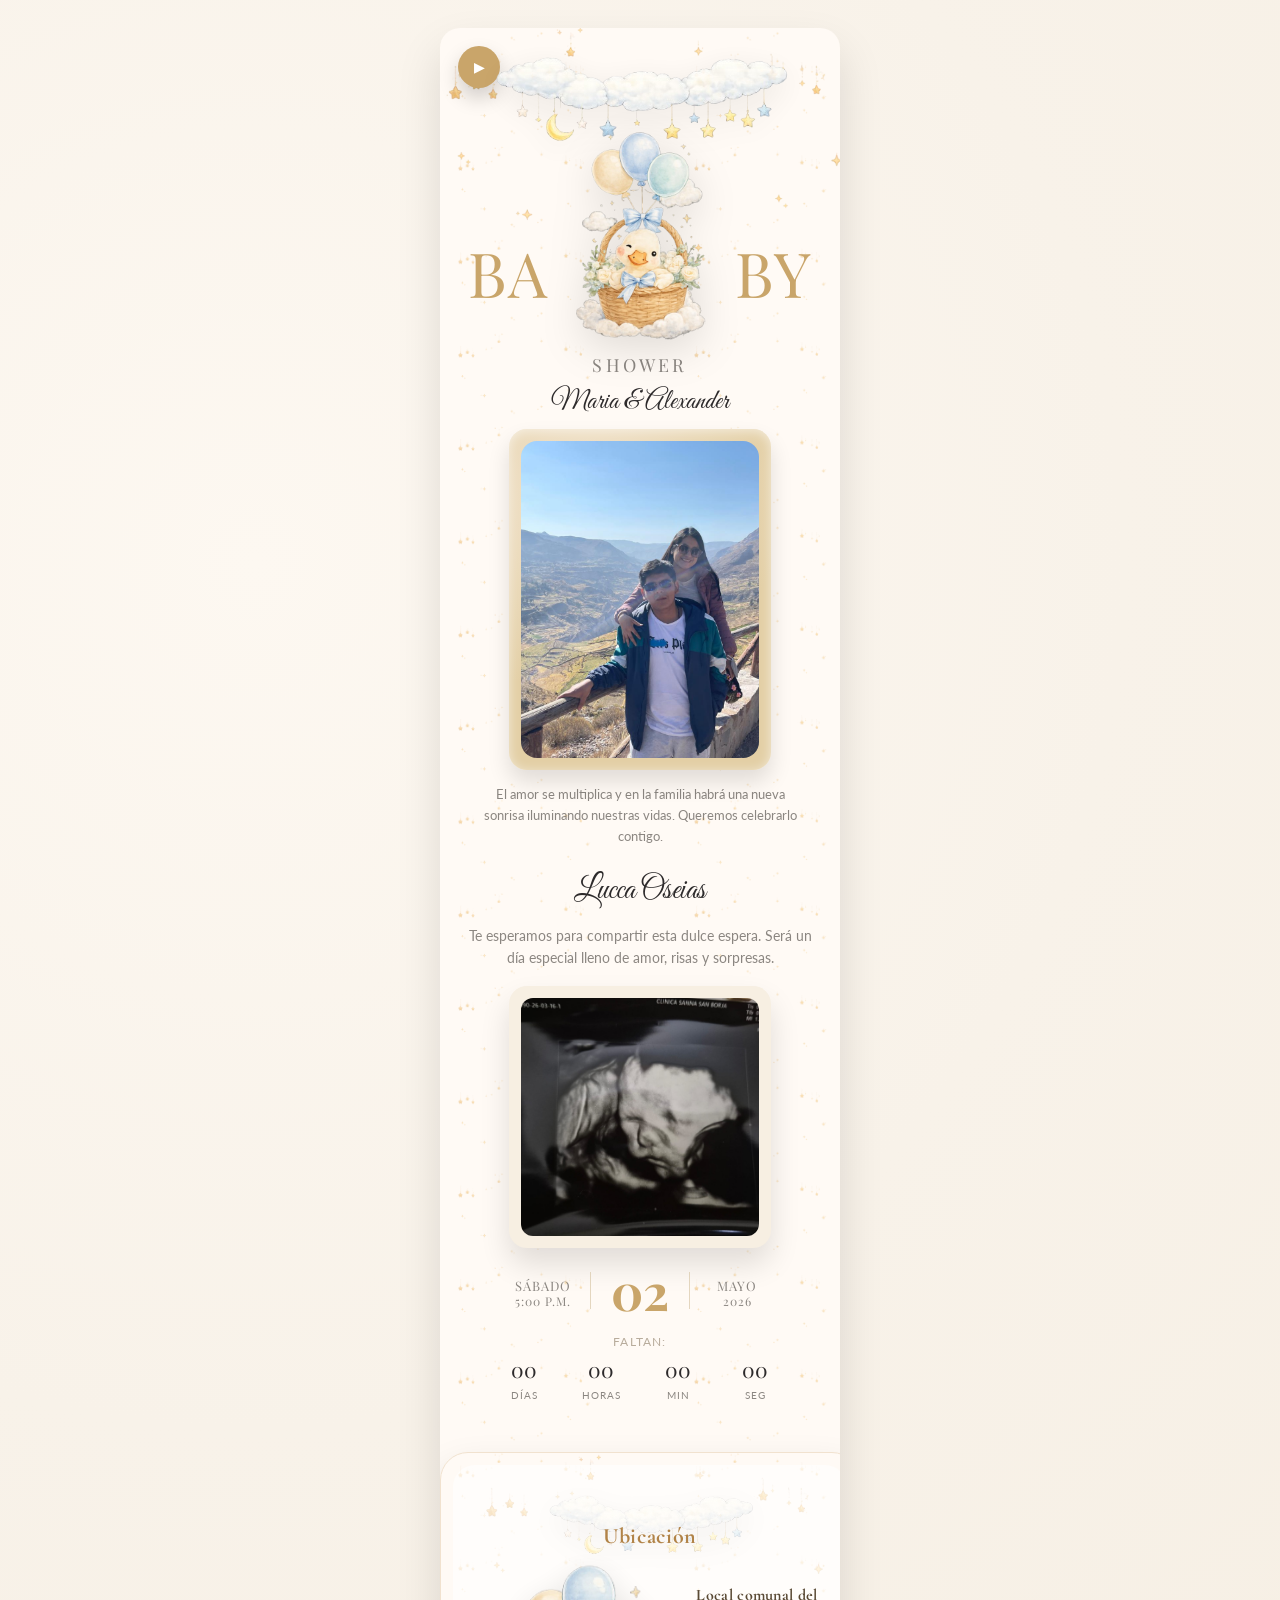
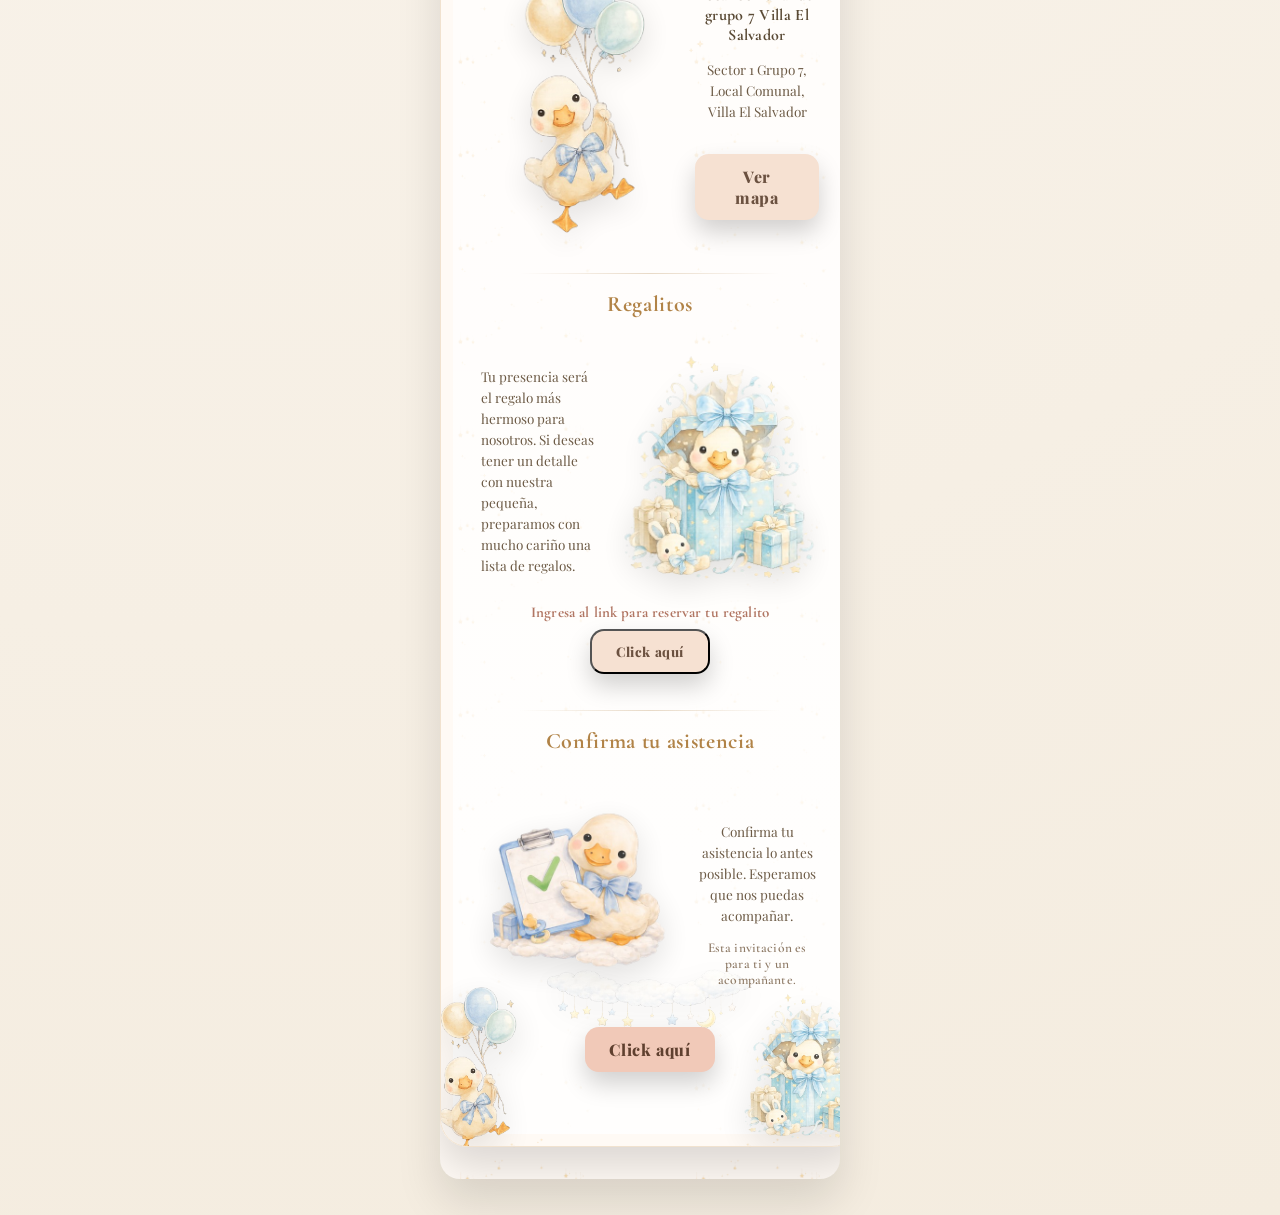
==== invitacion.html @ b8f80b03 "cambios2" ====
<!DOCTYPE html>
<html lang="es">
<head>
  <meta charset="UTF-8" />
  <meta name="viewport" content="width=device-width, initial-scale=1.0" />
  <title>Invitación Baby Shower</title>
  <link rel="preconnect" href="https://fonts.googleapis.com">
  <link rel="preconnect" href="https://fonts.gstatic.com" crossorigin>
  <link href="https://fonts.googleapis.com/css2?family=Playfair+Display:wght@400;600;700&family=Great+Vibes&family=Lato:wght@300;400;700&family=Cormorant+Garamond:wght@400;500;600;700&display=swap" rel="stylesheet">
  <style>
    :root {
      --bg: #f8f2e9;
      --accent: #c9a56a;
      --accent-2: #7da18f;
      --text: #2d2a2b;
      --muted: #8b8681;
      --pill: #e9dbc1;
    }
    * { box-sizing: border-box; }
    body {
      margin: 0;
      min-height: 100vh;
      font-family: 'Lato', system-ui, -apple-system, sans-serif;
      background: radial-gradient(circle at 20% 20%, #fdf8f1 0, #f8f2e9 35%, #f4ecdf 100%);
      color: var(--text);
      display: flex;
      justify-content: center;
      padding: 28px 0 36px;
    }
    .page {
      width: min(400px, 94vw);
      background: #fffaf5;
      border-radius: 20px;
      box-shadow: 0 22px 46px rgba(0,0,0,0.12);
      overflow: hidden;
      position: relative;
    }
    .page::before { content: none; }
    .page::after {
      content: "";
      position: absolute;
      inset: 0;
      background:
        url('imagenes/estrellitas.png') left 12px center / 140px auto repeat-y,
        url('imagenes/estrellitas.png') right 12px center / 140px auto repeat-y;
      opacity: 0.65;
      pointer-events: none;
      z-index: 0;
    }
    @media (max-width: 768px) {
      .page { width: min(380px, 96vw); }
      .page::after {
        background:
          url('imagenes/estrellitas.png') left 6px center / 110px auto repeat-y,
          url('imagenes/estrellitas.png') right 6px center / 110px auto repeat-y;
        opacity: 0.5;
      }
      .info-stack { padding: 34px 16px 40px; gap: 14px; }
      .ubic-row,
      .regalo-row,
      .rsvp-row {
        flex-direction: column;
        align-items: center;
        text-align: center;
        gap: 10px;
        max-width: 360px;
      }
      .regalo-row .regalo-img { order: 1; }
      .regalo-row .regalo-text { order: 2; margin-top: -24px; }
      .regalo-row { gap: 8px; margin-top: -12px; }
      .ubic-img { width: 150px; margin-top: -4px; }
      .regalo .regalo-img { width: 150px; margin: -22px auto -40px; display: block; }
      /* Ajuste de separación imagen-texto en confirmación (mobile) */
      .rsvp .rsvp-img {
        width: 148px;
        display: block;
        margin: -48px auto -78px;
      }
      .ubic-text,
      .regalo .regalo-text,
      .rsvp .rsvp-text { justify-items: center; max-width: 340px; align-content: start; }
      .regalo .regalo-text { align-items: center; text-align: center; }
      /* Compactar espacio entre imagen y textos en confirmación (solo móvil) */
      .rsvp-row { gap: 0; margin-top: -102px; align-items: flex-start; }
      .rsvp { padding-top: 0; }
      /* Padding mínimo para eliminar hueco */
      .info-item { padding: 8px 10px 2px; }
      .info-item.regalo { padding-top: 0; padding-bottom: 4px; }
      .info-item.rsvp { padding-top: 0; padding-bottom: 0; }
      .rsvp .info-title { margin: 0 0 2px; }
      .rsvp .rsvp-text { gap: 2px; margin-top: -14px; justify-items: center; }
      .rsvp .info-text { margin: 0; text-align: center; font-size: 12.5px; }
      .rsvp .info-highlight { text-align: center; font-size: 12.5px; }
      .rsvp .cta-row { margin-top: 12px; }
      .ubic-text .info-text,
      .regalo .info-text,
      .rsvp .info-text,
      .rsvp .info-highlight { text-align: center; font-size: 13px; margin: 0; }
      /* Centrado completo del texto de regalitos en mobile */
      .regalo .regalo-text { align-items: center; text-align: center; }
      .regalo .info-text { margin: 0 auto; text-align: center; font-size: 13.5px; }
      .info-item.regalo .info-text,
      .info-item.regalo .info-highlight { text-align: center !important; margin-left: auto; margin-right: auto; width: 100%; }
      .info-item.regalo .regalo-text { justify-items: center; align-items: center; }
      .regalo .info-text { margin: 0; }
      .regalo .info-title,
      .rsvp .info-title,
      .ubicacion .info-title { text-align: center; }
      .cta-row { margin-top: 2px; justify-content: center; }
      .cta-btn { padding: 12px 22px; }
      .info-highlight { line-height: 1.45; }
      /* Mover texto de llamada en Regalitos un poco más abajo en mobile */
      .info-item.regalo .cta-row { margin-top: 10px; }
    }
    .section {
      position: relative;
      padding: 20px 18px;
      z-index: 1;
    }
    .hero {
      position: relative;
      text-align: center;
      padding-top: 30px;
      padding-bottom: 12px;
      background-image: url('imagenes/estrellitas.png');
      background-repeat: no-repeat;
      background-size: 420px auto;
      background-position: center -10px;
      overflow: hidden;
    }
    .audio-btn {
      position: absolute;
      top: 18px;
      left: 18px;
      width: 42px;
      height: 42px;
      border-radius: 50%;
      background: var(--accent);
      border: none;
      color: #fff;
      font-weight: 700;
      cursor: pointer;
      box-shadow: 0 10px 20px rgba(0,0,0,0.18);
      display: grid;
      place-items: center;
    }
    .hero-figure {
      height: 225px;
      width: auto;
      object-fit: contain;
      filter: drop-shadow(0 12px 20px rgba(0,0,0,0.12));
      margin-top: 61px;
      position: relative;
      z-index: 1;
    }
    .clouds {
      position: absolute;
      top: -100px;
      left: 50%;
      transform: translateX(-50%);
      width: 300px;
      opacity: 0.9;
      filter: drop-shadow(0 8px 16px rgba(0,0,0,0.08));
      pointer-events: none;
      z-index: 0;
    }
    .hero-sides {
      position: absolute;
      top: 214px;
      left: 0;
      right: 0;
      display: flex;
      justify-content: space-between;
      padding: 0 28px;
      pointer-events: none;
      z-index: 2;
    }
    .hero-sides .word {
      font-family: 'Playfair Display', serif;
      font-size: 62px;
      letter-spacing: 0.02em;
      line-height: 1;
      color: var(--accent);
    }
    .hero-title {
      margin: 6px 0 2px;
      font-family: 'Playfair Display', serif;
      font-size: 50px;
      letter-spacing: 0.06em;
      color: var(--accent);
      text-transform: uppercase;
    }
    .hero-subtitle {
      margin: 0 0 8px;
      font-family: 'Playfair Display', serif;
      font-size: 18px;
      letter-spacing: 0.18em;
      text-transform: uppercase;
      color: var(--muted);
    }
    .names {
      font-family: 'Great Vibes', cursive;
      font-size: 27px;
      color: var(--text);
      margin: 2px 0 10px;
    }
    .photo-frame {
      width: 72%;
      margin: 10px auto 14px;
      padding: 12px;
      min-height: 240px;
      background: radial-gradient(circle at 30% 20%, #f3e5d0, #e3cfa5 60%);
      border-radius: 18px;
      box-shadow: inset 0 2px 12px rgba(255,255,255,0.6), 0 12px 22px rgba(0,0,0,0.12);
      display: grid;
      place-items: center;
      position: relative;
      overflow: hidden;
    }
    .photo-frame img {
      width: 100%;
      display: block;
      border-radius: 16px;
      object-fit: cover;
      aspect-ratio: 3 / 4;
      max-height: 320px;
    }
    .tagline {
      font-size: 13px;
      color: var(--muted);
      margin: 10px auto 2px;
      max-width: 320px;
      line-height: 1.6;
    }
    .divider {
      width: 70px;
      height: 1px;
      background: #d7c7a6;
      margin: 16px auto;
    }
    /* DETALLES */
    .details {
      text-align: center;
      padding-top: 10px;
      padding-bottom: 16px;
    }
    .details .overline {
      margin: 0 0 8px;
      text-transform: uppercase;
      letter-spacing: 0.22em;
      font-size: 12px;
      color: var(--muted);
    }
    .details .name {
      margin: 0 0 14px;
      font-family: 'Great Vibes', cursive;
      font-size: 32px;
      color: var(--text);
    }
    .details .message {
      margin: 0 auto 16px;
      max-width: 360px;
      line-height: 1.6;
      color: var(--muted);
      font-size: 14px;
    }
    .ultra-card {
      width: 72%;
      margin: 0 auto 12px;
      padding: 12px;
      border-radius: 18px;
      background: #f7efe2;
      box-shadow: 0 16px 30px rgba(0,0,0,0.12);
    }
    .ultra-card img {
      width: 100%;
      border-radius: 12px;
      display: block;
      object-fit: cover;
      aspect-ratio: 1 / 1;
    }
    .date-grid {
      display: grid;
      grid-template-columns: repeat(3, 1fr);
      align-items: stretch;
      justify-items: stretch;
      text-align: center;
      max-width: 280px;
      margin: 12px auto 12px;
      column-gap: 12px;
      color: var(--accent);
      font-family: 'Playfair Display', serif;
      position: relative;
    }
    .date-col {
      display: flex;
      flex-direction: column;
      align-items: center;
      justify-content: center;
      gap: 2px;
      padding: 6px 8px;
      min-height: 56px;
      position: relative;
    }
    .date-col .vline-right,
    .date-col .vline-left {
      position: absolute;
      width: 1px;
      height: 60%;
      background: #d6c3a1;
      opacity: 0.65;
      top: 20%;
    }
    .date-col .vline-right { right: -6px; }
    .date-col .vline-left  { left: -6px; }
    .date-grid .big {
      font-size: 50px;
      font-weight: 700;
      line-height: 1;
      color: var(--accent);
    }
    .date-grid .top {
      font-size: 13px;
      color: var(--muted);
      letter-spacing: 0.08em;
      text-transform: uppercase;
      line-height: 1.05;
    }
    .date-grid .subline {
      margin-top: 0;
      font-size: 12px;
      color: var(--muted);
      letter-spacing: 0.08em;
      text-transform: uppercase;
      line-height: 1.05;
    }
    .countdown {
      display: grid;
      grid-template-columns: repeat(4, 1fr);
      gap: 8px;
      max-width: 300px;
      margin: 2px auto 18px;
      text-align: center;
    }
    .countdown .box {
      background: transparent;
      padding: 4px 0;
      border: none;
    }
    .countdown .num {
      display: block;
      font-family: 'Playfair Display', serif;
      font-size: 21px;
      color: var(--text);
      letter-spacing: 0.02em;
    }
    .countdown .label {
      font-size: 10px;
      letter-spacing: 0.12em;
      color: var(--muted);
      text-transform: uppercase;
    }
    .calendar {
      margin: 2px auto 10px;
      padding: 14px 12px 12px;
      width: 88%;
      background: #fffaf3;
      border-radius: 14px;
      border: 1px solid #eadbc7;
      box-shadow: inset 0 1px 6px rgba(0,0,0,0.04);
    }
    .cal-head {
      display: flex;
      justify-content: center;
      gap: 10px;
      align-items: baseline;
      margin-bottom: 8px;
    }
    .cal-head h4 {
      margin: 0;
      font-family: 'Playfair Display', serif;
      font-size: 17px;
      color: var(--accent);
      letter-spacing: 0.08em;
      text-transform: uppercase;
    }
    .cal-grid {
      display: grid;
      grid-template-columns: repeat(7, 1fr);
      gap: 6px;
      text-align: center;
      font-size: 11px;
      color: var(--muted);
    }
    .cal-grid .day {
      font-weight: 700;
      color: var(--text);
      letter-spacing: 0.05em;
    }
    .cal-grid .date {
      padding: 5px 0;
      border-radius: 7px;
    }
    .cal-grid .date.is-event {
      background: var(--accent);
      color: #fff;
      box-shadow: 0 6px 12px rgba(0,0,0,0.14);
      font-weight: 700;
      letter-spacing: 0.04em;
    }
    /* LOCATION + RSVP ilustrado ligero */
    .place-composite {
      position: relative;
      margin: 0 auto 28px;
      width: 100%;
      max-width: 360px;
      padding: 0 12px 32px;
      text-align: center;
    }
    /* bandas laterales suaves + manchas ligeras */
    .place-composite::before,
    .place-composite::after {
      content: "";
      position: absolute;
      top: -40px;
      bottom: -40px;
      width: 14px;
      background: linear-gradient(180deg, rgba(233,183,119,0.22), rgba(246,232,207,0.18));
      border-radius: 999px;
      box-shadow: 0 0 16px rgba(0,0,0,0.08);
      pointer-events: none;
      z-index: 0;
    }
    .place-composite::before { left: -6px; }
    .place-composite::after  { right: -6px; }
    .bg-top,
    .bg-bottom {
      position: absolute;
      left: 50%;
      transform: translateX(-50%);
      width: 260px;
      height: 180px;
      opacity: 0.30;
      pointer-events: none;
      filter: drop-shadow(0 12px 18px rgba(0,0,0,0.10));
      z-index: 0;
    }
    .bg-top {
      top: -80px;
      background: radial-gradient(circle at 50% 10%, #e9b777 0%, transparent 75%);
      clip-path: ellipse(105% 70% at 50% 20%);
    }
    .bg-bottom {
      bottom: -90px;
      background: radial-gradient(circle at 50% 90%, #f6e8cf 0%, transparent 75%);
      clip-path: ellipse(115% 65% at 50% 80%);
    }
    .sparkle-dot {
      position: absolute;
      width: 3px;
      height: 3px;
      background: rgba(255,255,255,0.8);
      border-radius: 50%;
      filter: drop-shadow(0 0 6px rgba(255,255,255,0.5));
      z-index: 1;
      pointer-events: none;
    }
    /* ovals decorativos internos */
    .oval-top, .oval-bottom {
      position: relative;
      display: grid;
      gap: 12px;
      justify-items: center;
      padding: 22px 12px 18px;
    }
    .oval-top::before {
      content:"";
      position:absolute;
      inset:-10px 8px 6px 8px;
      background: radial-gradient(circle at 50% 15%, rgba(233,183,119,0.35), transparent 70%);
      clip-path: ellipse(90% 70% at 50% 20%);
      opacity:0.55;
      z-index:0;
    }
    .oval-bottom {
      padding-top: 16px;
      padding-bottom: 20px;
    }
    .oval-bottom::before {
      content:"";
      position:absolute;
      inset:-6px 8px -8px 8px;
      background: radial-gradient(circle at 50% 85%, rgba(246,232,207,0.35), transparent 70%);
      clip-path: ellipse(92% 68% at 50% 80%);
      opacity:0.55;
      z-index:0;
    }
    .oval-top > *, .oval-bottom > * { position: relative; z-index: 2; }
    .shape-content {
      position: relative;
      z-index: 2;
      display: grid;
      gap: 14px;
      justify-items: center;
      color: #4a3b26;
      padding: 26px 12px 20px;
    }
    .section-title {
      margin: 0;
      font-family: 'Great Vibes', cursive;
      font-size: 26px;
      letter-spacing: 0.04em;
      color: #b18347;
      text-shadow: 0 1px 4px rgba(0,0,0,0.08);
    }
    .section-text {
      margin: 0;
      max-width: 290px;
      color: rgba(0,0,0,0.7);
      line-height: 1.55;
      font-size: 14px;
    }
    .map-thumb {
      width: 200px;
      height: 140px;
      border-radius: 18px;
      background:
        linear-gradient(0deg, rgba(255,255,255,0.8), rgba(255,255,255,0.8)),
        repeating-linear-gradient(90deg, rgba(0,0,0,0.08) 0 8px, transparent 8px 16px),
        repeating-linear-gradient(0deg, rgba(0,0,0,0.08) 0 8px, transparent 8px 16px);
      box-shadow: 0 10px 20px rgba(0,0,0,0.08);
      position: relative;
      overflow: hidden;
    }
    .map-thumb::after {
      content: "";
      position: absolute;
      left: 50%;
      top: 50%;
      transform: translate(-50%,-50%);
      width: 16px;
      height: 16px;
      background: #c86a5a;
      border-radius: 50%;
      box-shadow: 0 0 0 6px rgba(200,106,90,0.25);
    }
    .pin-holder {
      width: 96px;
      height: 96px;
      border-radius: 50%;
      background: radial-gradient(circle at 50% 45%, rgba(255,255,255,0.7), rgba(0,0,0,0.04));
      display: grid;
      place-items: center;
      filter: drop-shadow(0 8px 16px rgba(0,0,0,0.12));
    }
    .duck-hero {
      width: 118px;
      filter: drop-shadow(0 12px 18px rgba(0,0,0,0.12));
      opacity: 0.93;
    }
    .pin-icon {
      width: 64px;
      height: 64px;
      border-radius: 50%;
      background: radial-gradient(circle at 50% 40%, #eae3d3 0%, #c1b18a 100%);
      display: grid;
      place-items: center;
      position: relative;
      box-shadow: 0 10px 20px rgba(0,0,0,0.12);
    }
    .pin-icon::after {
      content: "";
      width: 16px;
      height: 16px;
      background: #f6eedc;
      border-radius: 50%;
      box-shadow: 0 0 0 3px rgba(0,0,0,0.05);
    }
    .wa-icon {
      width: 64px;
      height: 64px;
      border-radius: 50%;
      background: #5a2f23;
      color: #fff;
      display: grid;
      place-items: center;
      font-size: 26px;
      box-shadow: 0 10px 18px rgba(0,0,0,0.14);
    }
    .whatsapp { position: relative; }
    .whatsapp::before {
      content:"";
      position:absolute;
      top:-26px; left:50%;
      transform:translateX(-50%);
      width: 230px; height: 110px;
      background: radial-gradient(circle at 50% 0%, rgba(210,180,140,0.18), transparent 70%);
      pointer-events:none; z-index:0;
    }
    .btn {
      display: inline-block;
      padding: 12px 18px;
      border-radius: 14px;
      border: none;
      cursor: pointer;
      font-weight: 700;
      text-decoration: none;
      letter-spacing: 0.04em;
      box-shadow: 0 12px 24px rgba(0,0,0,0.16);
      transition: transform 0.15s ease, box-shadow 0.15s ease;
    }
    .btn:hover { transform: translateY(-2px); box-shadow: 0 14px 26px rgba(0,0,0,0.2); }
    .btn:active { transform: translateY(0); }
    .btn.primary { background: #fefefe; color: #5a472e; }
    .btn.dark { background: #5a472e; color: #fff; }
    /* Modal listado de regalitos */
    .modal {
      position: fixed;
      inset: 0;
      background: rgba(0,0,0,0.36);
      display: none;
      align-items: center;
      justify-content: center;
      padding: 20px;
      z-index: 999;
    }
    .modal.active { display: flex; }
    .modal-card {
      background: #fffaf5;
      border-radius: 18px;
      padding: 18px 18px 16px;
      max-width: 360px;
      width: min(92vw, 380px);
      box-shadow: 0 18px 36px rgba(0,0,0,0.18);
      border: 1px solid #f1e2cf;
      text-align: center;
      position: relative;
    }
    .modal-card h4 {
      margin: 6px 0 10px;
      font-family: 'Playfair Display', serif;
      color: #b18347;
      letter-spacing: 0.03em;
      font-size: 18px;
    }
    .gift-list {
      list-style: none;
      padding: 0;
      margin: 0 0 12px;
      color: #5b4935;
      font-size: 14px;
      line-height: 1.5;
    }
    .gift-list li::before {
      content: "•";
      color: #b18347;
      margin-right: 6px;
    }
    .modal-close {
      margin-top: 10px;
    }
    .rsvp .whatsapp {
      margin-top: 8px;
    }
    .gift {
      text-align: center;
      padding: 26px 24px 30px;
    }
    .gift .balloon {
      width: 260px;
      height: 230px;
      margin: 0 auto 12px;
      background: url('imagenes/patito_regalo.png') center/contain no-repeat;
    }
    .gift h4 {
      margin: 0 0 10px;
      font-family: 'Playfair Display', serif;
      font-size: 22px;
      color: var(--accent-2);
    }
    .gift p {
      margin: 0 auto 10px;
      max-width: 320px;
      color: var(--muted);
      line-height: 1.6;
      font-size: 14px;
    }
    .footer {
      text-align: center;
      padding: 18px 0 24px;
      color: #b1a79b;
      font-size: 13px;
    }
    /* Ubicación duck */
    .duck-map {
      position: absolute;
      right: 14px;
      bottom: -16px;
      width: 130px;
      filter: drop-shadow(0 12px 20px rgba(0,0,0,0.16));
      opacity: 0.95;
      pointer-events: none;
      z-index: 2;
    }
    @media (max-width: 420px) {
      .hero__title-row .word { font-size: 38px; }
      .balloon-cluster { width: 200px; height: 150px; }
      .bear { width: 120px; height: 120px; }
    }

    /* Stickers */
    .sticker {
      position: absolute;
      width: 110px;
      opacity: 0.9;
      pointer-events: none;
    }
    .sticker.left { left: 12px; bottom: 12px; }
    .sticker.right { right: 12px; top: 6px; }
    .sticker.small { width: 90px; }

    /* Info stack (ubicación, regalos, confirmación) */
    .info-stack {
      position: relative;
      margin: 12px auto 32px;
      padding: 48px 28px 54px;
      width: min(420px, 92vw);
      background: linear-gradient(180deg, rgba(255,255,255,0.92), rgba(255,250,245,0.96)),
                  repeating-linear-gradient(90deg, rgba(233,205,181,0.35) 0 8px, transparent 8px 18px);
      border-radius: 28px;
      box-shadow: 0 20px 40px rgba(0,0,0,0.14);
      overflow: hidden;
      isolation: isolate;
      border: 1px solid #f1e2cf;
      background-image: url('imagenes/estrellitas.png');
      background-repeat: no-repeat;
      background-size: 360px auto;
      background-position: center -6px;
    }
    .info-stack::before {
      content:"";
      position:absolute;
      inset:12px;
      border-radius: 22px;
      background: linear-gradient(180deg, rgba(255,255,255,0.6), rgba(255,255,255,0.85));
      z-index: 0;
      pointer-events: none;
    }
    .info-stack, .info-stack * {
      font-family: 'Cormorant Garamond', serif;
    }
    .info-item {
      position: relative;
      z-index: 2;
      text-align: center;
      padding: 18px 12px 12px;
      color: #5b4935;
      font-family: 'Playfair Display', serif;
    }
    .info-item + .info-item {
      margin-top: 12px;
      padding-top: 22px;
    }
    .info-item + .info-item::before {
      content:"";
      position:absolute;
      top: 4px;
      left: 14%;
      right: 14%;
      height: 1px;
      background: linear-gradient(90deg, transparent, #d9c2a4, transparent);
      opacity: 0.6;
    }
    .pill-icon {
      width: 56px;
      height: 56px;
      margin: -42px auto 12px;
      border-radius: 50%;
      display: grid;
      place-items: center;
      background: linear-gradient(180deg, #f5d9c6 0%, #efc7b0 100%);
      color: #8a5a48;
      font-size: 22px;
      box-shadow: 0 10px 18px rgba(0,0,0,0.14);
      border: 1px solid #e2b497;
    }
    .pill-icon.gift { background: linear-gradient(180deg, #f7e6da 0%, #f0c8b4 100%); }
    .info-title {
      margin: 4px 0 8px;
      font-size: 22px;
      color: #b18347;
      letter-spacing: 0.03em;
      font-weight: 700;
    }
    .info-lead {
      margin: 0 0 4px;
      font-weight: 700;
      color: #5a4a35;
      letter-spacing: 0.02em;
    }
    .info-lead.small { font-size: 14px; letter-spacing: 0.03em; }
    .info-text {
      margin: 0 0 12px;
      color: #6d5b46;
      line-height: 1.55;
      font-size: 15px;
      font-family: 'Playfair Display', serif;
    }
    .info-highlight {
      margin: 0 auto 10px;
      font-weight: 700;
      color: #b17663;
      font-size: 15px;
      letter-spacing: 0.01em;
    }
    .info-highlight.muted { color: #8f7b67; font-weight: 600; }
    .cta-btn {
      display: inline-block;
      padding: 12px 24px;
      margin: 6px auto 8px;
      border-radius: 14px;
      background: #f1c9b8;
      color: #5f402f;
      font-weight: 800;
      letter-spacing: 0.04em;
      text-decoration: none;
      box-shadow: 0 12px 24px rgba(0,0,0,0.18);
      transition: transform 0.15s ease, box-shadow 0.15s ease;
      font-family: 'Playfair Display', serif;
    }
    .cta-btn.soft { background: #f6e1d2; color: #6b5140; }
    .cta-btn:hover { transform: translateY(-2px); box-shadow: 0 14px 28px rgba(0,0,0,0.20); }
    .cta-btn:active { transform: translateY(0); }
    .side-duck {
      position: absolute;
      width: 120px;
      opacity: 0.92;
      pointer-events: none;
      z-index: 1;
      filter: drop-shadow(0 12px 18px rgba(0,0,0,0.12));
    }
    .side-duck.left { bottom: -18px; left: -28px; }
    .side-duck.right { bottom: -20px; right: -12px; width: 130px; }
    .side-cloud {
      position: absolute;
      width: 210px;
      opacity: 0.38;
      pointer-events: none;
      z-index: 0;
      filter: drop-shadow(0 10px 16px rgba(0,0,0,0.12));
    }
    .side-cloud.top { top: -48px; left: 50%; transform: translateX(-50%); }
    .side-cloud.bottom { bottom: -48px; left: 50%; transform: translateX(-50%) scaleX(-1); }

    /* Imagen + texto regalitos lado a lado */
    .regalo {
      display: flex;
      flex-direction: column;
      align-items: center;
      gap: 12px;
    }
    .regalo-row {
      display: flex;
      gap: 24px;
      align-items: center;
      justify-content: center;
      text-align: left;
      width: 100%;
      max-width: 520px;
      margin: 0 auto;
    }
    .regalo .regalo-img {
      width: 200px;
      filter: drop-shadow(0 10px 16px rgba(0,0,0,0.12));
      opacity: 0.98;
      margin-top: -12px;
      flex-shrink: 0;
    }
    .regalo .regalo-text {
      display: grid;
      gap: 10px;
      align-content: center;
      max-width: 340px;
      justify-items: center;
      margin: 0 auto;
    }
    .regalo .info-title { margin: 0 0 4px; text-align: center; width: 100%; }
    .regalo .info-text { text-align: left; font-size: 13.5px; }
    .regalo .info-highlight { text-align: center; }
    .regalo .cta-btn { margin-top: 2px; align-self: center; }
    .cta-row {
      width: 100%;
      display: flex;
      flex-direction: column;
      align-items: center;
      gap: 6px;
      margin-top: -30px;
    }
    .cta-row .info-highlight { text-align: center; margin: 0; }

    /* Ubicación estilo alineado */
    .ubicacion {
      display: flex;
      flex-direction: column;
      align-items: center;
      gap: 12px;
    }
    .ubic-row {
      display: flex;
      gap: 24px;
      align-items: center;
      justify-content: center;
      text-align: left;
      width: 100%;
      max-width: 520px;
      margin: 0 auto;
    }
    .ubic-img {
      width: 190px;
      filter: drop-shadow(0 10px 16px rgba(0,0,0,0.12));
      opacity: 0.96;
      margin-top: -10px;
      flex-shrink: 0;
    }
    .ubic-text {
      display: grid;
      gap: 10px;
      align-content: center;
      max-width: 340px;
      justify-items: center;
      text-align: center;
      margin: 0 auto;
      flex: 1;
    }
    .ubic-text .info-lead { font-weight: 700; }
    .ubic-text .info-text { font-size: 13.5px; }
    /* Confirmar asistencia con imagen */
    .rsvp {
      display: flex;
      flex-direction: column;
      align-items: center;
      gap: 12px;
    }
    .rsvp-row {
      display: flex;
      gap: 24px;
      align-items: center;
      justify-content: center;
      text-align: left;
      width: 100%;
      max-width: 520px;
      margin: 0 auto;
    }
    .rsvp .rsvp-img {
      width: 190px;
      filter: drop-shadow(0 10px 16px rgba(0,0,0,0.12));
      opacity: 0.96;
      margin-top: -16px;
      flex-shrink: 0;
    }
    .rsvp .rsvp-text {
      display: grid;
      gap: 10px;
      align-content: center;
      max-width: 340px;
      justify-items: center;
      text-align: center;
      margin: 0 auto;
      flex: 1;
    }
    .rsvp .info-title { margin: 0 0 4px; text-align: center; width: 100%; }
    .rsvp .info-text,
    .rsvp .info-highlight {
      text-align: center;
      font-size: 13.5px;
      margin: 0;
    }
    .rsvp .info-highlight { white-space: normal; }
    .rsvp .cta-btn { align-self: center; }
  </style>
</head>
<body>
  <div class="page">
    <section class="hero section">
      <button class="audio-btn" id="audioBtn">▶</button>
      <img class="clouds" src="imagenes/nubes.png" alt="" aria-hidden="true">
      <img src="imagenes/patito_cesta_pro.png" alt="Patito en cesta" class="hero-figure">
      <div class="hero-sides">
        <span class="word">BA</span>
        <span class="word">BY</span>
      </div>
      <div class="hero-subtitle" style="margin-top:6px;">Shower</div>
      <div class="names">Maria &amp; Alexander</div>
      <div class="photo-frame">
        <img src="imagenes/steveychavela.jpeg" alt="Stevey & Chavela" loading="lazy">
      </div>
      <p class="tagline">El amor se multiplica y en la familia habrá una nueva sonrisa iluminando nuestras vidas. Queremos celebrarlo contigo.</p>
    </section>

    <section class="details section" id="detalles">
      <div class="name">Lucca Oseias</div>
      <p class="message">
        Te esperamos para compartir esta dulce espera. Será un día especial lleno de amor, risas y sorpresas.
      </p>
      <div class="ultra-card">
        <img src="imagenes/bebe_lucca.jpeg" alt="Bebé Lucca" loading="lazy">
      </div>
      <div class="date-grid">
        <div class="date-col">
          <div class="text-block">
            <span class="top">Sábado</span>
            <div class="subline">5:00 P.M.</div>
          </div>
          <span class="vline-right"></span>
        </div>
        <div class="date-col">
          <span class="big">02</span>
        </div>
        <div class="date-col">
          <span class="vline-left"></span>
          <div class="text-block">
            <span class="top">Mayo</span>
            <div class="subline">2026</div>
          </div>
        </div>
      </div>

      <div style="text-align:center; margin:8px 0 2px; font-size:12px; letter-spacing:0.1em; color: #b8ac9c; text-transform: uppercase; font-weight:400;">Faltan:</div>
      <div class="countdown" id="countdown">
        <div class="box"><span class="num" id="cd-days">00</span><span class="label">Días</span></div>
        <div class="box"><span class="num" id="cd-hours">00</span><span class="label">Horas</span></div>
        <div class="box"><span class="num" id="cd-mins">00</span><span class="label">Min</span></div>
        <div class="box"><span class="num" id="cd-secs">00</span><span class="label">Seg</span></div>
      </div>
    </section>

    <section class="info-stack section" id="ubicacion">
      <div class="info-item ubicacion" id="ubicacion">
        <h3 class="info-title">Ubicación</h3>
        <div class="ubic-row">
          <img class="ubic-img" src="imagenes/patito_globo.png" alt="Patito ubicación">
          <div class="ubic-text">
            <p class="info-lead">Local comunal del grupo 7 Villa El Salvador</p>
            <p class="info-text">Sector 1 Grupo 7, Local Comunal, Villa El Salvador</p>
            <div class="cta-row" style="margin-top:4px;">
              <a class="cta-btn soft" href="https://maps.app.goo.gl/jYG9dE7zFQAKYw678?g_st=iw" target="_blank" rel="noopener">Ver mapa</a>
            </div>
          </div>
        </div>
      </div>

      <div class="info-item regalo" id="regalo">
        <h3 class="info-title">Regalitos</h3>
        <div class="regalo-row">
          <div class="regalo-text">
            <p class="info-text">Tu presencia será el regalo más hermoso para nosotros. Si deseas tener un detalle con nuestra pequeña, preparamos con mucho cariño una lista de regalos.</p>
          </div>
          <img class="regalo-img" src="imagenes/patito_regalo.png" alt="Patito con regalo">
        </div>
        <div class="cta-row">
          <p class="info-highlight">Ingresa al link para reservar tu regalito</p>
          <button class="cta-btn soft" type="button" id="giftBtn">Click aquí</button>
        </div>
      </div>

      <div class="info-item rsvp" id="confirmacion">
        <h3 class="info-title">Confirma tu asistencia</h3>
        <div class="rsvp-row">
          <img class="rsvp-img" src="imagenes/patito_confirmo.png" alt="Patito confirmación">
          <div class="rsvp-text">
            <p class="info-text" style="margin-bottom:4px;">Confirma tu asistencia lo antes posible. Esperamos que nos puedas acompañar.</p>
            <p class="info-highlight muted" style="margin-top:0;">Esta invitación es para ti y un acompañante.</p>
          </div>
        </div>
        <div class="cta-row">
          <a class="cta-btn" href="https://wa.me/51999999999?text=Confirmo%20mi%20asistencia%20al%20baby%20shower%20de%20Lucca" target="_blank" rel="noopener">Click aquí</a>
        </div>
      </div>

      <img class="side-duck left" src="imagenes/patito_globo.png" alt="" aria-hidden="true">
      <img class="side-duck right" src="imagenes/patito_regalo.png" alt="" aria-hidden="true">
      <img class="side-cloud top" src="imagenes/nubes.png" alt="" aria-hidden="true">
      <img class="side-cloud bottom" src="imagenes/nubes.png" alt="" aria-hidden="true">
    </section>

    <!-- Modal regalitos -->
    <div class="modal" id="giftModal" aria-hidden="true" role="dialog" aria-labelledby="giftModalTitle">
      <div class="modal-card">
        <h4 id="giftModalTitle">Ideas de regalitos</h4>
        <ul class="gift-list">
          <li>Pañalera bebé</li>
          <li>Cambiador portátil de bebé</li>
          <li>Ropa de bebé de 3-6 meses o de 6-9 meses</li>
          <li>Cuna colecho</li>
          <li>Gimnasio para bebés</li>
          <li>Silla de comer para bebé</li>
          <li>Toalla de baño o mantita</li>
          <li>Bañera de bebé</li>
          <li>Coche bebé bastón</li>
          <li>Monitor bebé</li>
          <li>Juego de biberones</li>
          <li>Set de silicona para bebé</li>
          <li>Juegos interactivos</li>
        </ul>
        <button class="btn dark modal-close" type="button" id="giftClose">Cerrar</button>
      </div>
    </div>

  </div>

  <audio id="bgAudio" preload="auto" autoplay muted>
    <source src="musica/carlosrivera-teesperaba.mpeg" type="audio/mpeg">
  </audio>

  <script>
    const eventDate = new Date('2026-05-02T17:00:00-05:00'); // ajusta fecha/hora
    const daysEl = document.getElementById('cd-days');
    const hoursEl = document.getElementById('cd-hours');
    const minsEl = document.getElementById('cd-mins');
    const secsEl = document.getElementById('cd-secs');

    function updateCountdown() {
      const now = new Date();
      const diff = eventDate - now;
      if (diff <= 0) {
        daysEl.textContent = hoursEl.textContent = minsEl.textContent = secsEl.textContent = '00';
        return;
      }
      const totalSeconds = Math.floor(diff / 1000);
      const days = Math.floor(totalSeconds / 86400);
      const hours = Math.floor((totalSeconds % 86400) / 3600);
      const mins = Math.floor((totalSeconds % 3600) / 60);
      const secs = totalSeconds % 60;
      daysEl.textContent = String(days).padStart(2,'0');
      hoursEl.textContent = String(hours).padStart(2,'0');
      minsEl.textContent = String(mins).padStart(2,'0');
      secsEl.textContent = String(secs).padStart(2,'0');
    }
    updateCountdown();
    setInterval(updateCountdown, 1000);

    // Audio toggle
    const audio = document.getElementById('bgAudio');
    const audioBtn = document.getElementById('audioBtn');
    let isPlaying = false;
    let unmuted = false;

    function toggleAudio() {
      if (!audio) return;
      if (!isPlaying) {
        audio.play().catch(() => {});
        audioBtn.textContent = '❚❚';
        isPlaying = true;
      } else {
        audio.pause();
        audioBtn.textContent = '▶';
        isPlaying = false;
      }
    }
    audioBtn.addEventListener('click', toggleAudio);

    // Desmutear al primer toque/click para permitir autoplay continuo
    function enableAudioOnce() {
      if (!audio || unmuted) return;
      audio.muted = false;
      audio.play().catch(() => {});
      unmuted = true;
      window.removeEventListener('click', enableAudioOnce);
      window.removeEventListener('touchstart', enableAudioOnce);
    }
    window.addEventListener('click', enableAudioOnce, { once: true });
    window.addEventListener('touchstart', enableAudioOnce, { once: true });

    // Modal regalitos
    const giftBtn = document.getElementById('giftBtn');
    const giftModal = document.getElementById('giftModal');
    const giftClose = document.getElementById('giftClose');

    function openGiftModal() {
      if (!giftModal) return;
      giftModal.classList.add('active');
      giftModal.setAttribute('aria-hidden', 'false');
    }

    function closeGiftModal() {
      if (!giftModal) return;
      giftModal.classList.remove('active');
      giftModal.setAttribute('aria-hidden', 'true');
    }

    if (giftBtn) giftBtn.addEventListener('click', openGiftModal);
    if (giftClose) giftClose.addEventListener('click', closeGiftModal);
    if (giftModal) {
      giftModal.addEventListener('click', (e) => {
        if (e.target === giftModal) closeGiftModal();
      });
    }

  </script>
</body>
</html>
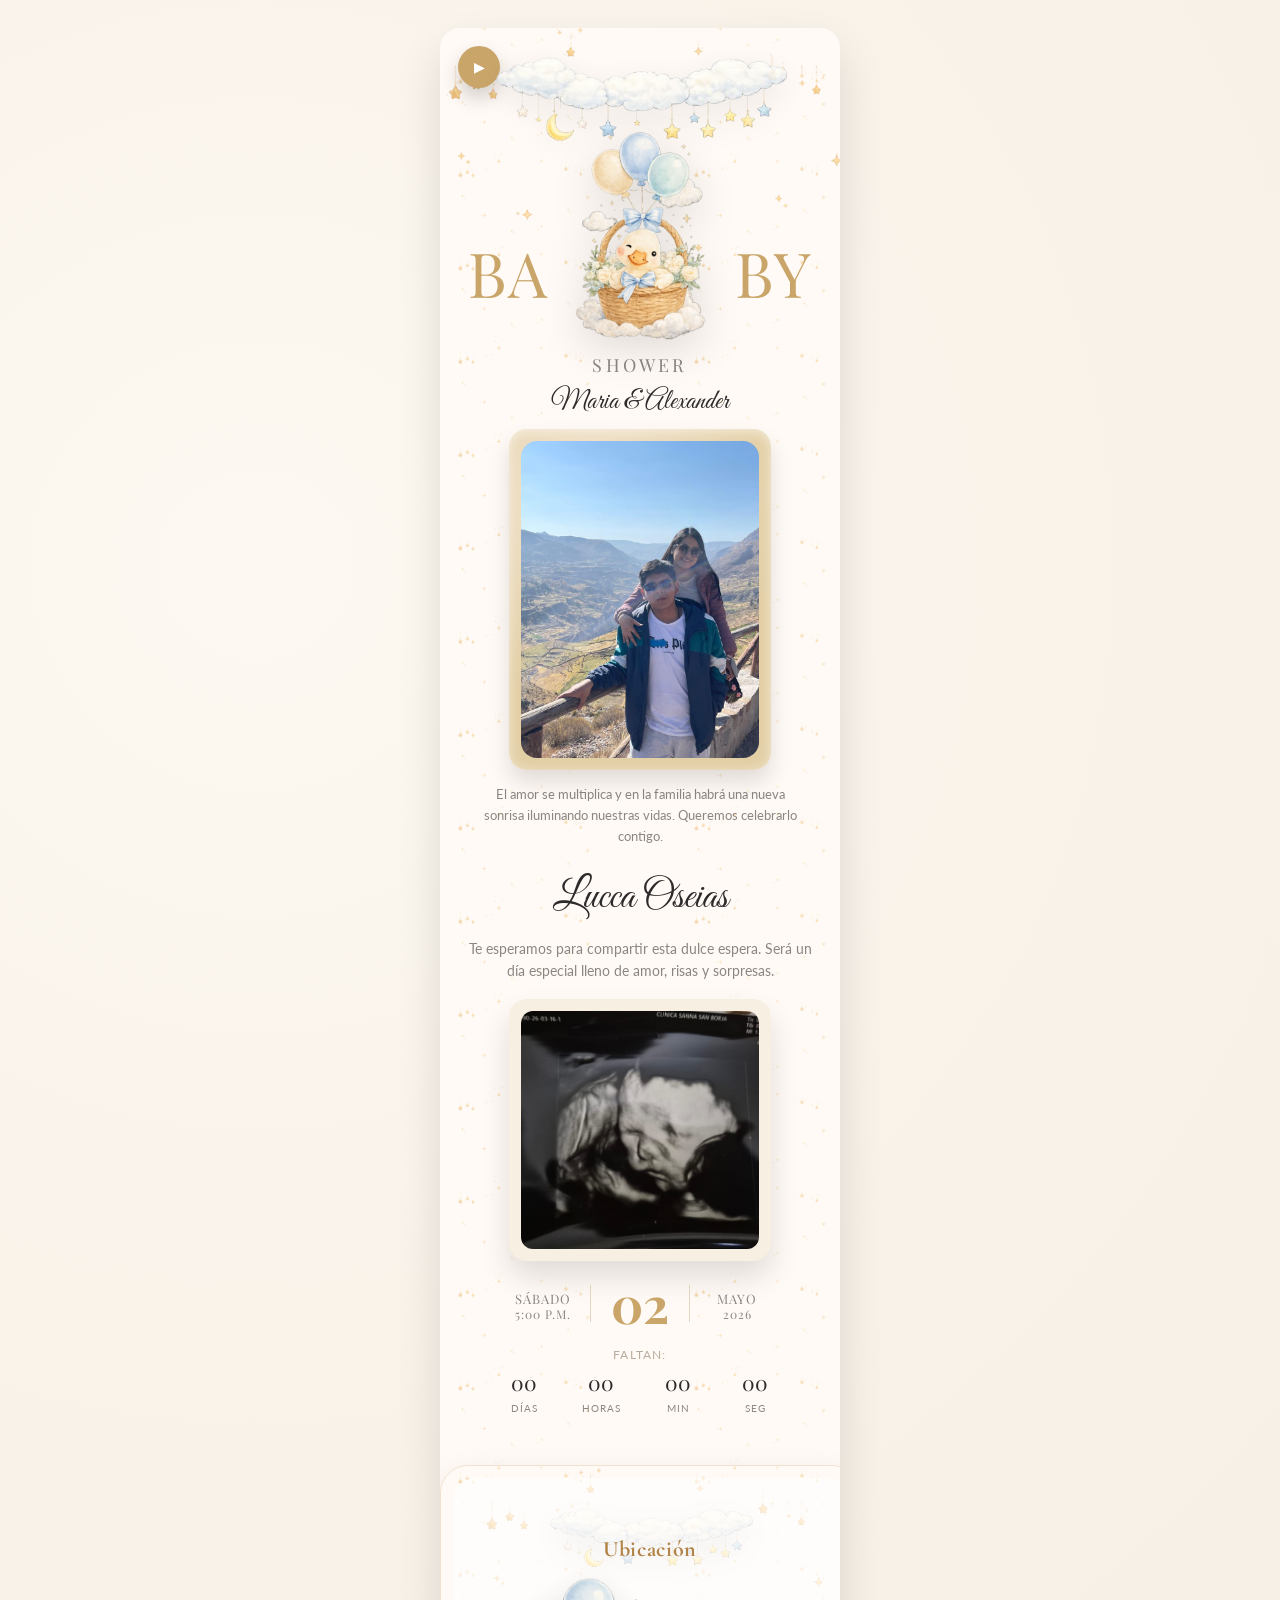
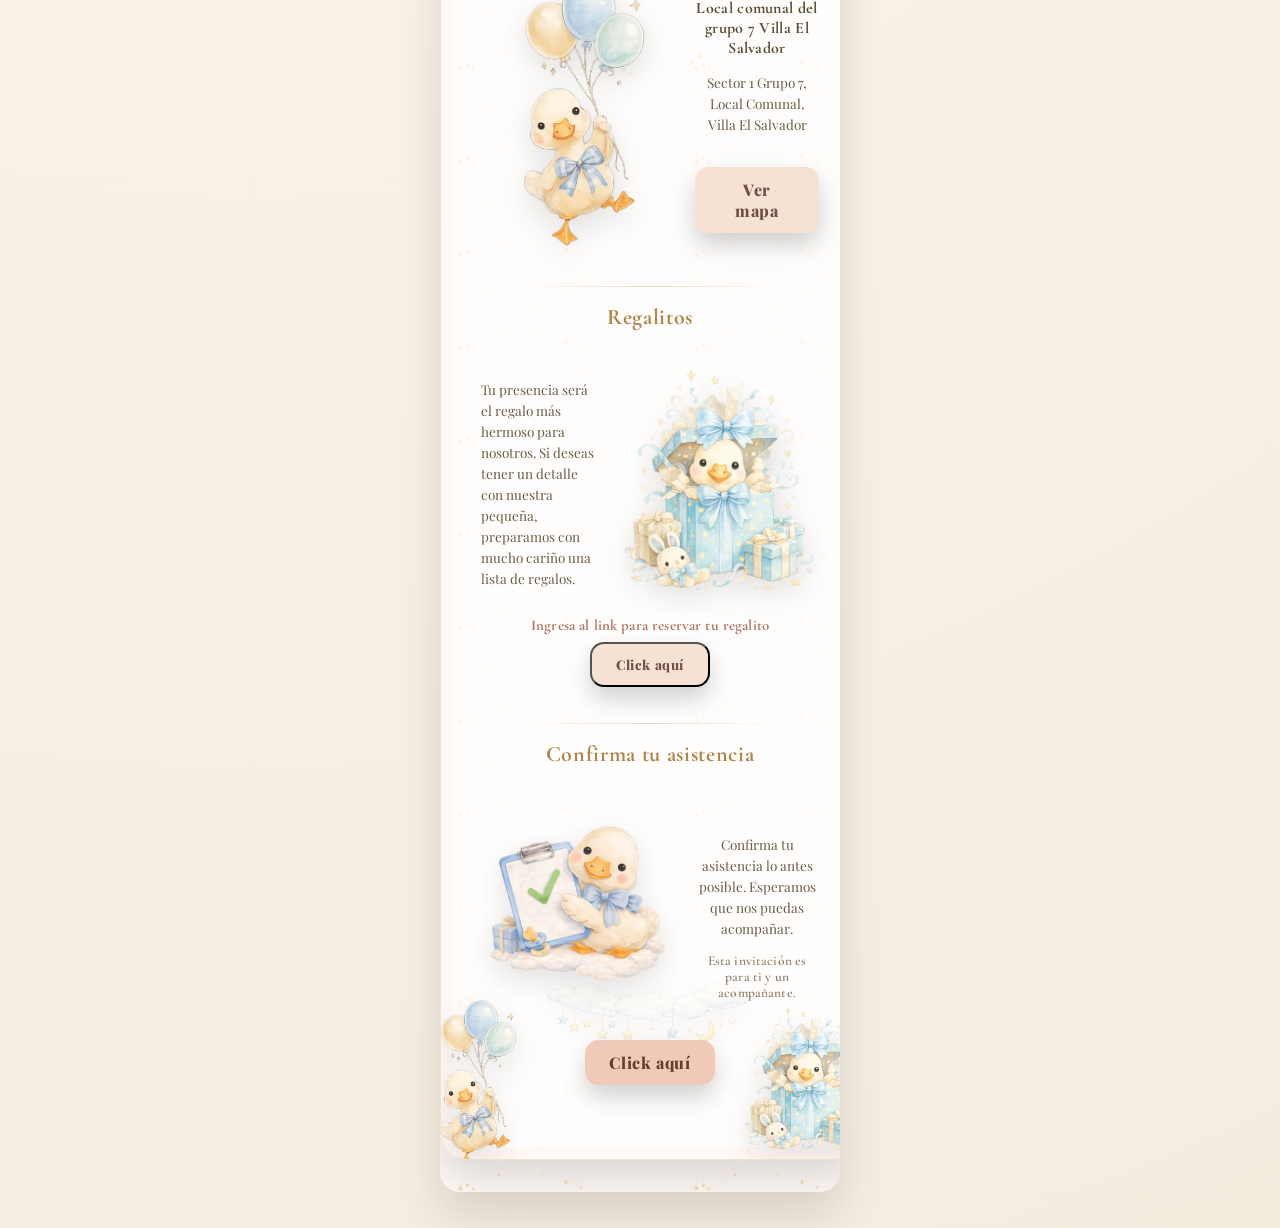
==== commit 24c28132: "cambios3" ====
--- a/invitacion.html
+++ b/invitacion.html
@@ -254,7 +254,7 @@
     .details .name {
       margin: 0 0 14px;
       font-family: 'Great Vibes', cursive;
-      font-size: 32px;
+      font-size: 42px;
       color: var(--text);
     }
     .details .message {
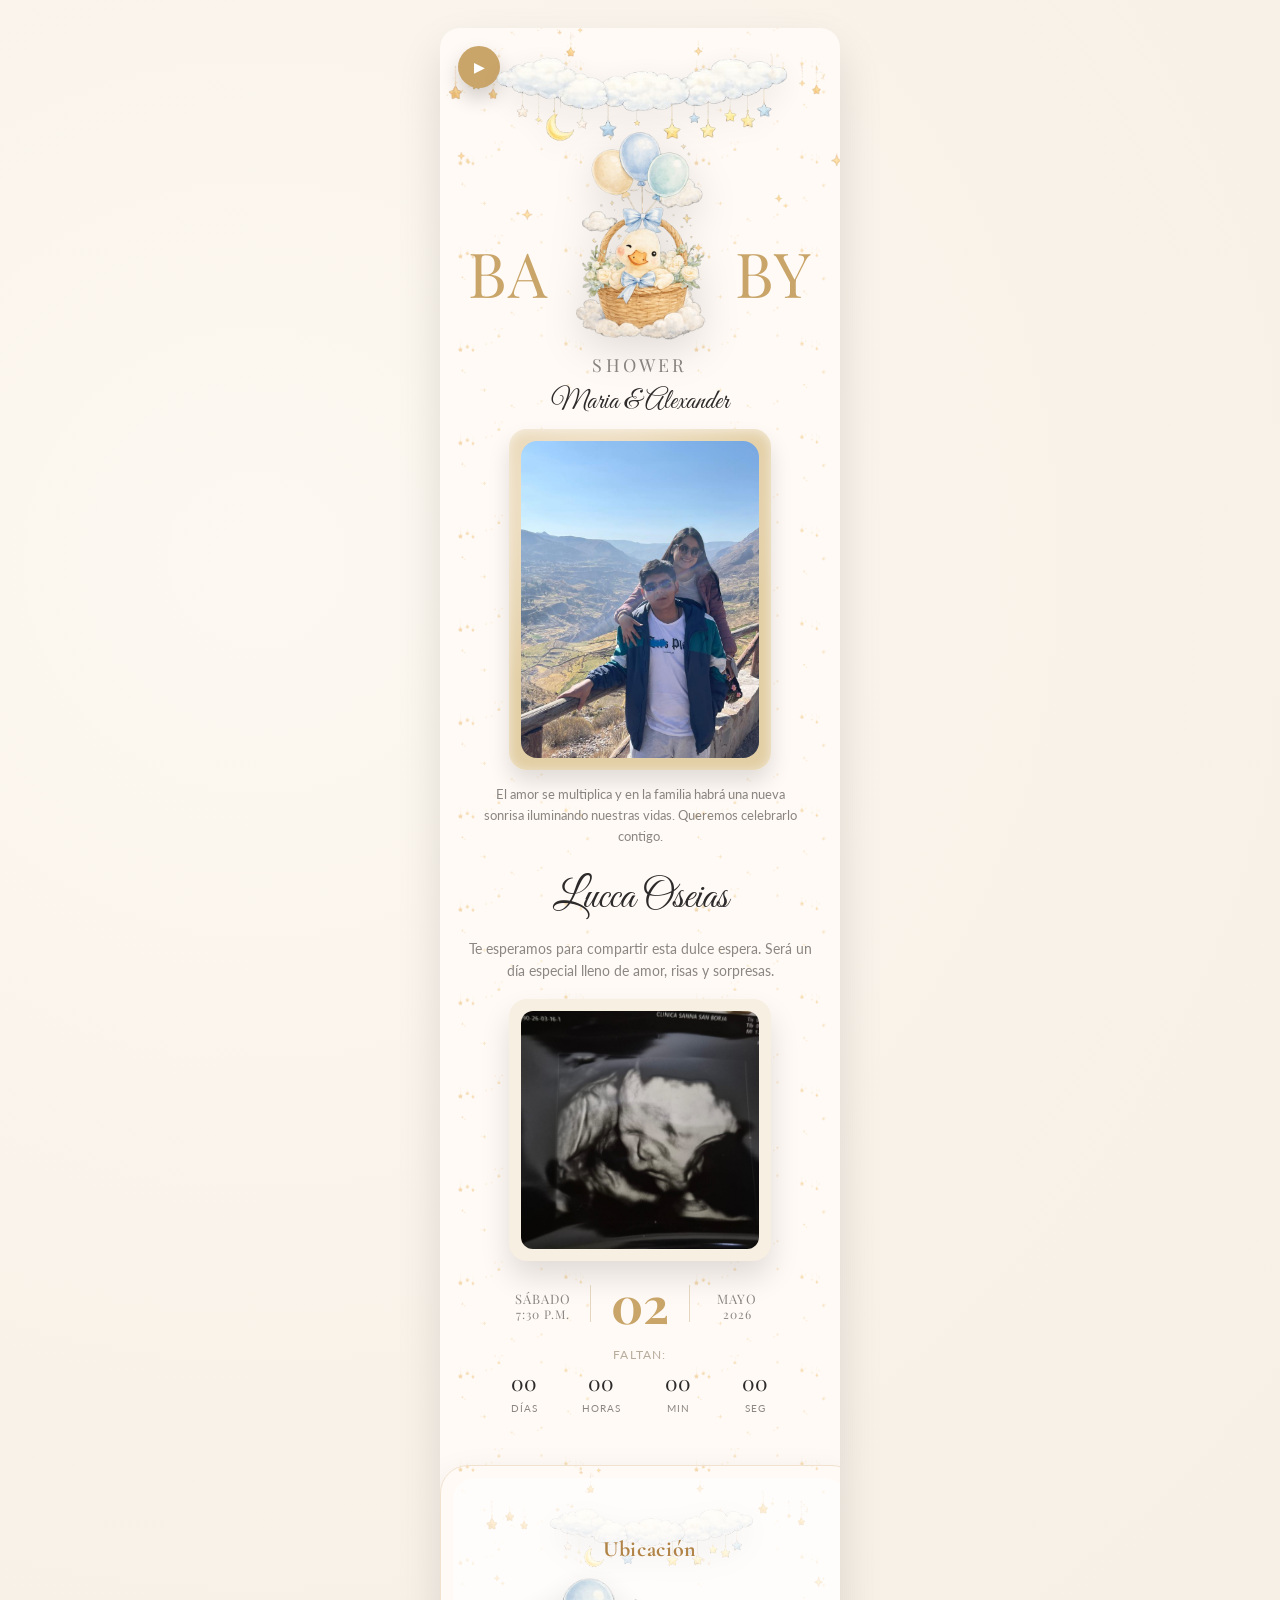
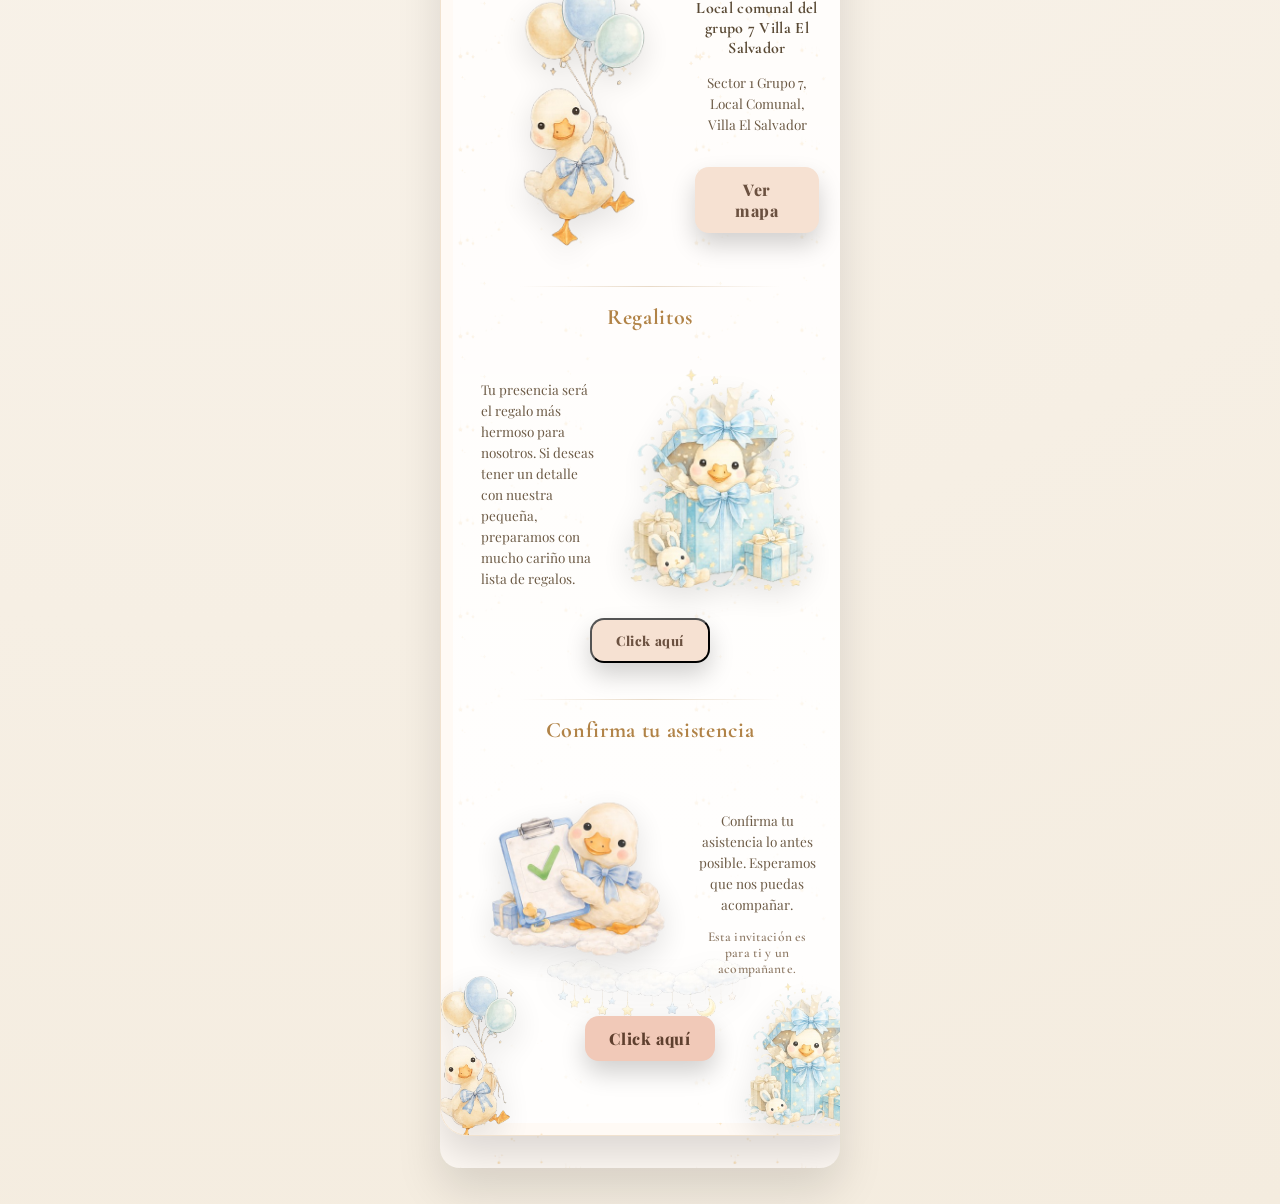
==== commit ca888779: "cambios4" ====
--- a/invitacion.html
+++ b/invitacion.html
@@ -1009,7 +1009,7 @@
         <div class="date-col">
           <div class="text-block">
             <span class="top">Sábado</span>
-            <div class="subline">5:00 P.M.</div>
+            <div class="subline">7:30 P.M.</div>
           </div>
           <span class="vline-right"></span>
         </div>
@@ -1058,7 +1058,6 @@
           <img class="regalo-img" src="imagenes/patito_regalo.png" alt="Patito con regalo">
         </div>
         <div class="cta-row">
-          <p class="info-highlight">Ingresa al link para reservar tu regalito</p>
           <button class="cta-btn soft" type="button" id="giftBtn">Click aquí</button>
         </div>
       </div>
@@ -1073,7 +1072,7 @@
           </div>
         </div>
         <div class="cta-row">
-          <a class="cta-btn" href="https://wa.me/51999999999?text=Confirmo%20mi%20asistencia%20al%20baby%20shower%20de%20Lucca" target="_blank" rel="noopener">Click aquí</a>
+          <a class="cta-btn" href="https://wa.me/51983426778?text=Confirmo%20mi%20asistencia%20al%20baby%20shower%20de%20Lucca" target="_blank" rel="noopener">Click aquí</a>
         </div>
       </div>
 
@@ -1113,7 +1112,7 @@
   </audio>
 
   <script>
-    const eventDate = new Date('2026-05-02T17:00:00-05:00'); // ajusta fecha/hora
+    const eventDate = new Date('2026-05-02T19:30:00-05:00'); // ajusta fecha/hora
     const daysEl = document.getElementById('cd-days');
     const hoursEl = document.getElementById('cd-hours');
     const minsEl = document.getElementById('cd-mins');
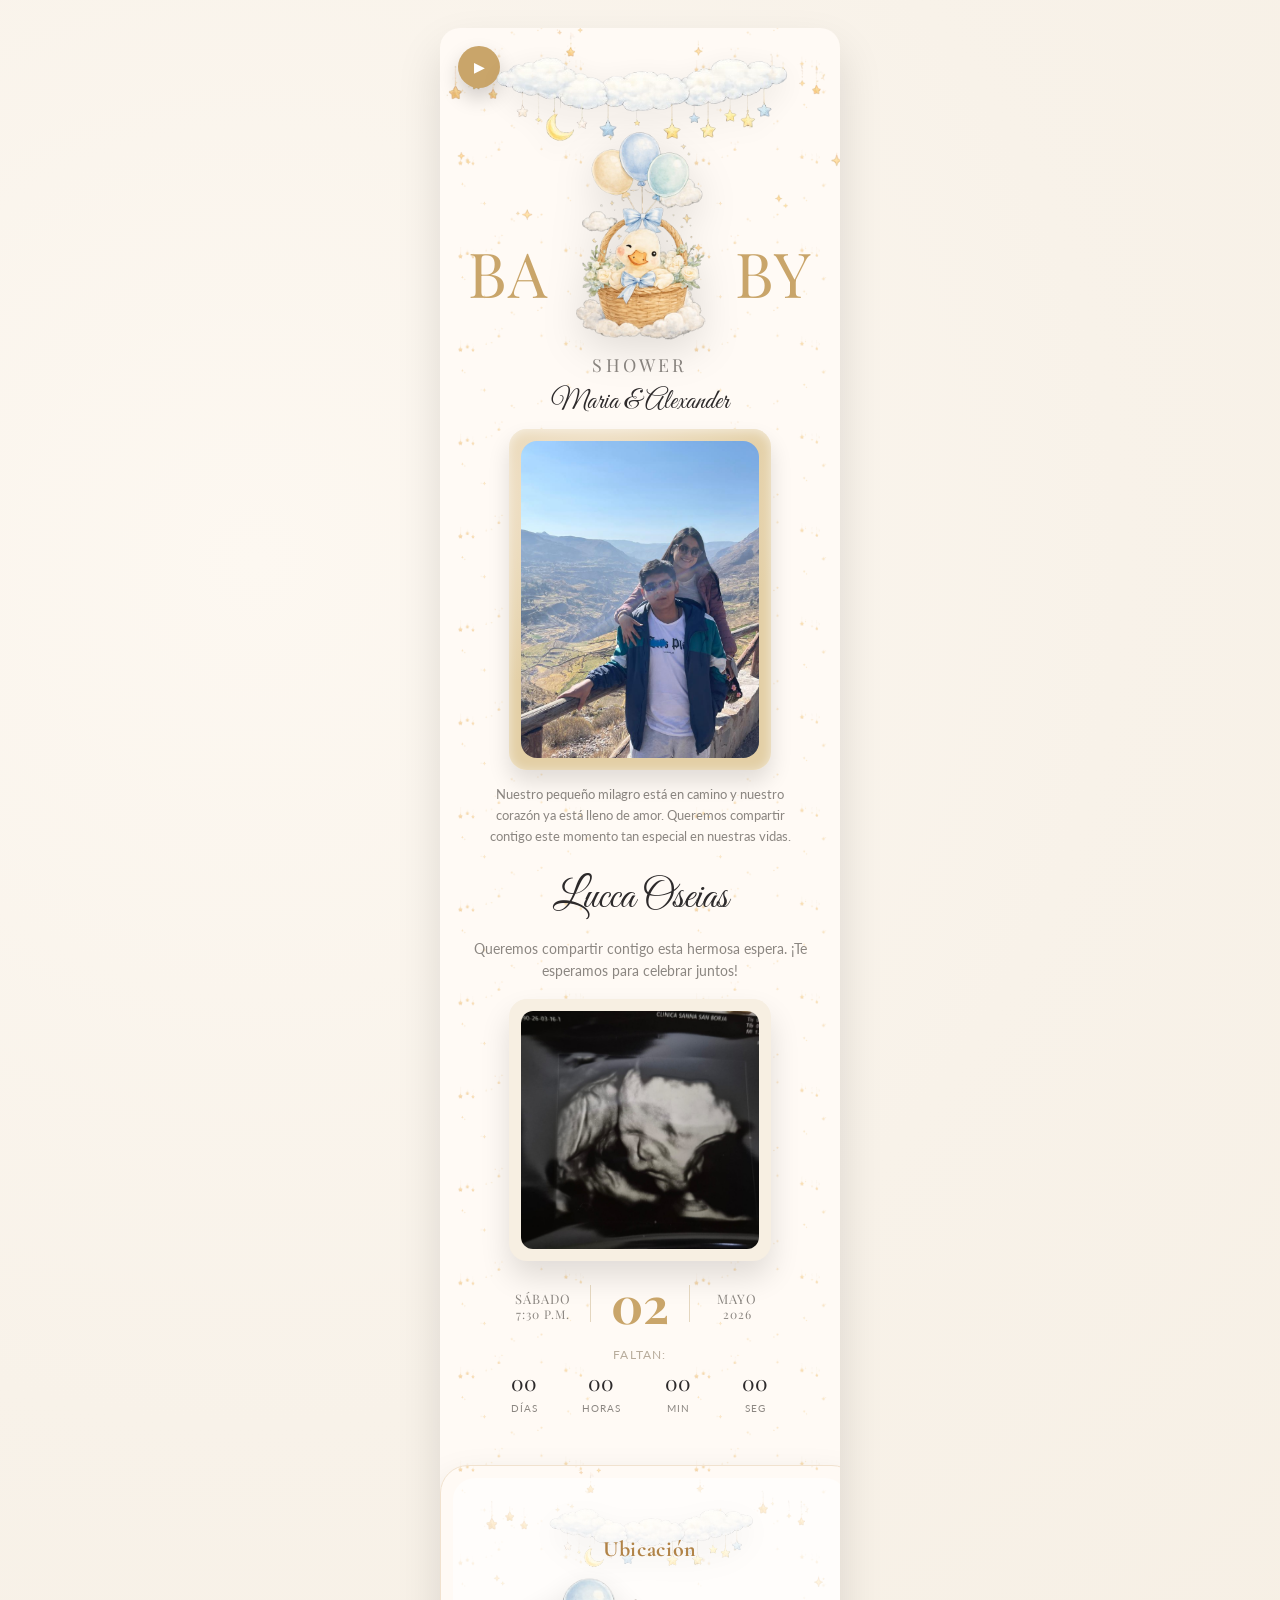
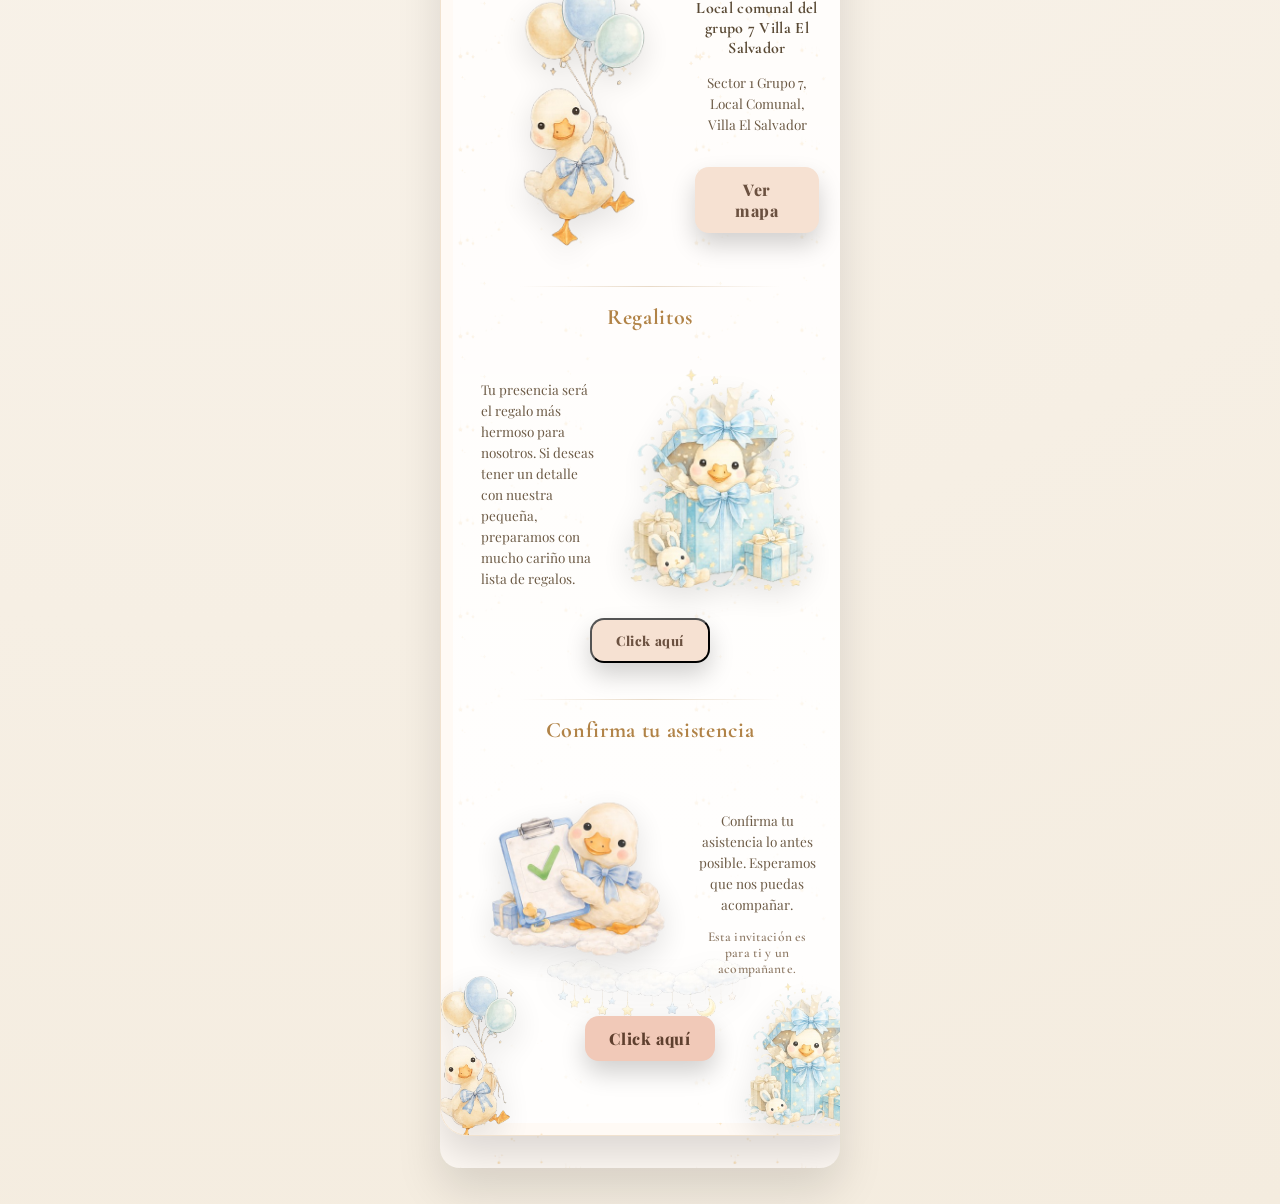
==== commit c27c8029: "cambios5" ====
--- a/invitacion.html
+++ b/invitacion.html
@@ -994,13 +994,13 @@
       <div class="photo-frame">
         <img src="imagenes/steveychavela.jpeg" alt="Stevey & Chavela" loading="lazy">
       </div>
-      <p class="tagline">El amor se multiplica y en la familia habrá una nueva sonrisa iluminando nuestras vidas. Queremos celebrarlo contigo.</p>
+      <p class="tagline">Nuestro pequeño milagro está en camino y nuestro corazón ya está lleno de amor. Queremos compartir contigo este momento tan especial en nuestras vidas.</p>
     </section>
 
     <section class="details section" id="detalles">
       <div class="name">Lucca Oseias</div>
       <p class="message">
-        Te esperamos para compartir esta dulce espera. Será un día especial lleno de amor, risas y sorpresas.
+        Queremos compartir contigo esta hermosa espera. ¡Te esperamos para celebrar juntos!
       </p>
       <div class="ultra-card">
         <img src="imagenes/bebe_lucca.jpeg" alt="Bebé Lucca" loading="lazy">
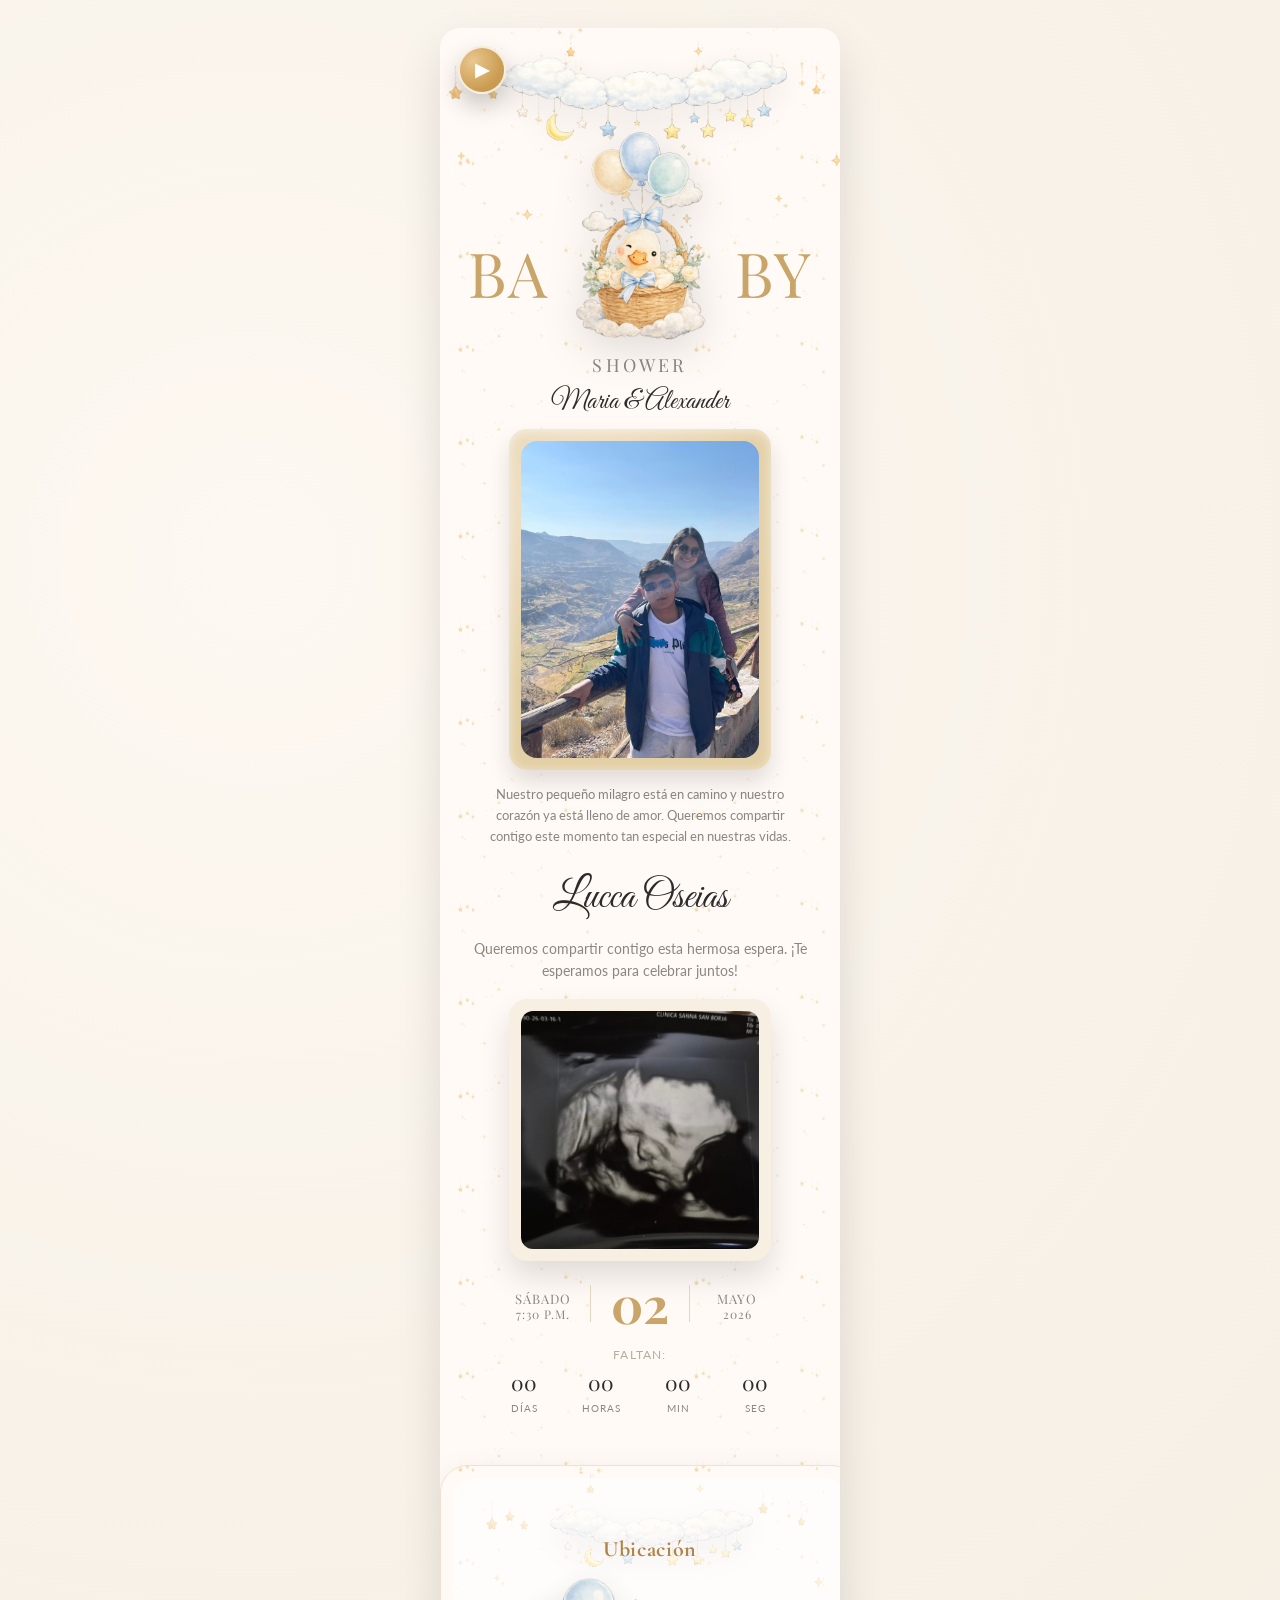
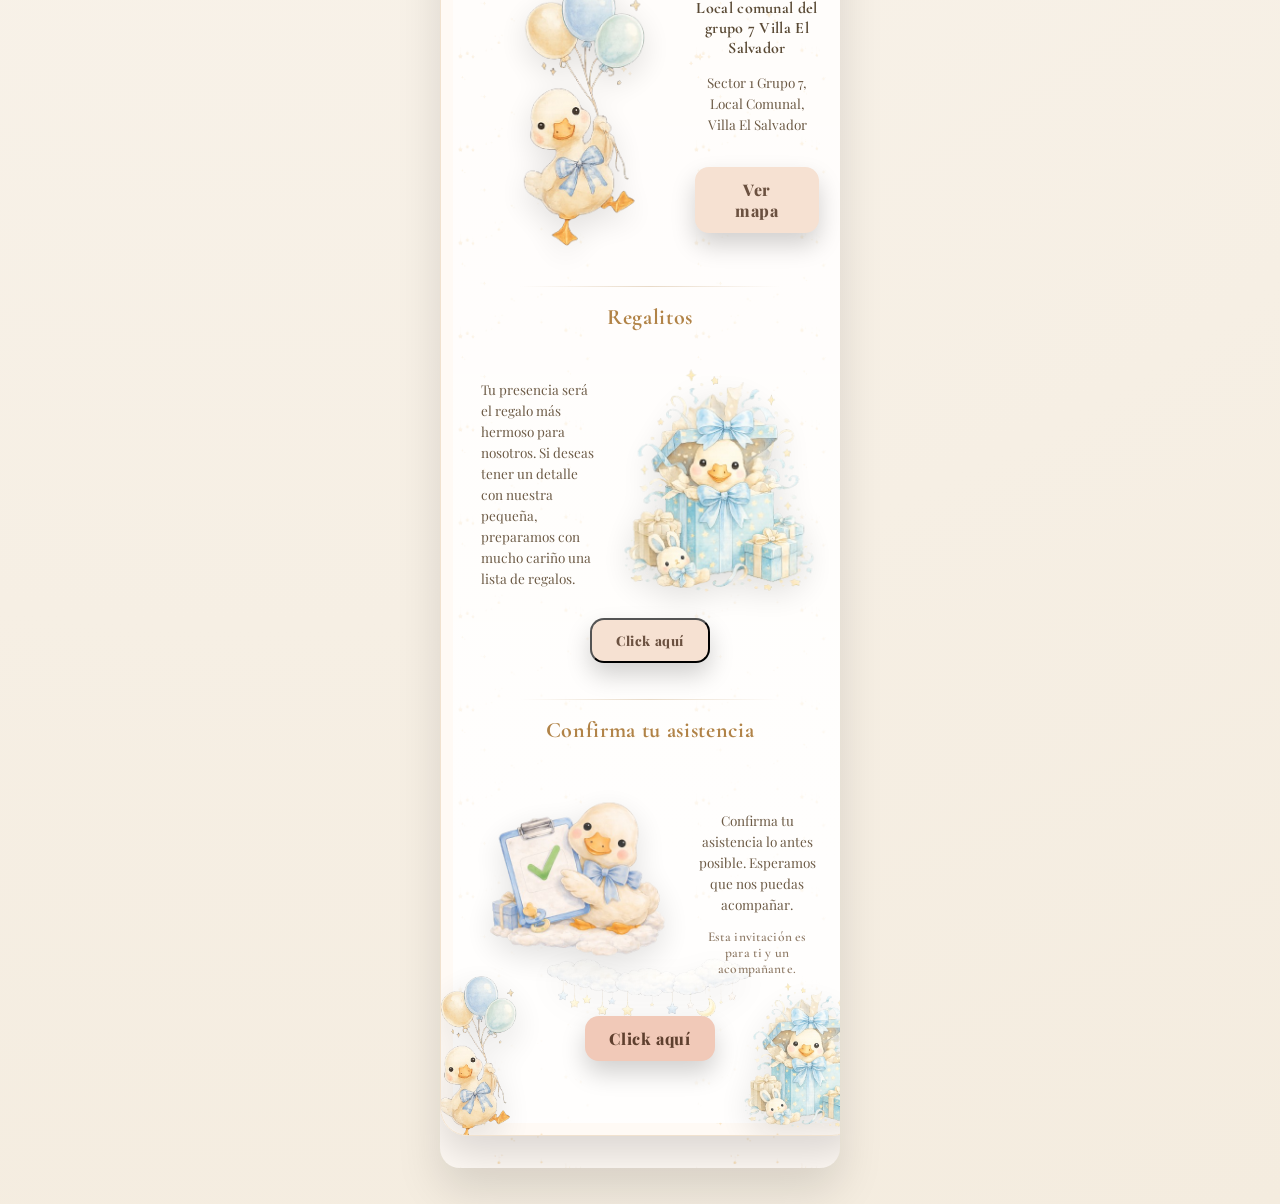
==== commit cc5a6091: "cambios6" ====
--- a/invitacion.html
+++ b/invitacion.html
@@ -132,17 +132,19 @@
       position: absolute;
       top: 18px;
       left: 18px;
-      width: 42px;
-      height: 42px;
+      width: 48px;
+      height: 48px;
       border-radius: 50%;
-      background: var(--accent);
-      border: none;
+      background: radial-gradient(circle at 30% 30%, #e9c78f, #c99a4f 70%);
+      border: 2px solid rgba(255,255,255,0.8);
       color: #fff;
-      font-weight: 700;
+      font-weight: 800;
+      font-size: 18px;
       cursor: pointer;
-      box-shadow: 0 10px 20px rgba(0,0,0,0.18);
+      box-shadow: 0 12px 24px rgba(0,0,0,0.22);
       display: grid;
       place-items: center;
+      z-index: 5;
     }
     .hero-figure {
       height: 225px;
@@ -1162,11 +1164,15 @@
     function enableAudioOnce() {
       if (!audio || unmuted) return;
       audio.muted = false;
-      audio.play().catch(() => {});
+      audio.play().then(() => {
+        isPlaying = true;
+        audioBtn.textContent = '❚❚';
+      }).catch(() => {});
       unmuted = true;
       window.removeEventListener('click', enableAudioOnce);
       window.removeEventListener('touchstart', enableAudioOnce);
     }
+    // Al tocar o hacer click en cualquier parte de la invitación, arranca la música
     window.addEventListener('click', enableAudioOnce, { once: true });
     window.addEventListener('touchstart', enableAudioOnce, { once: true });
 
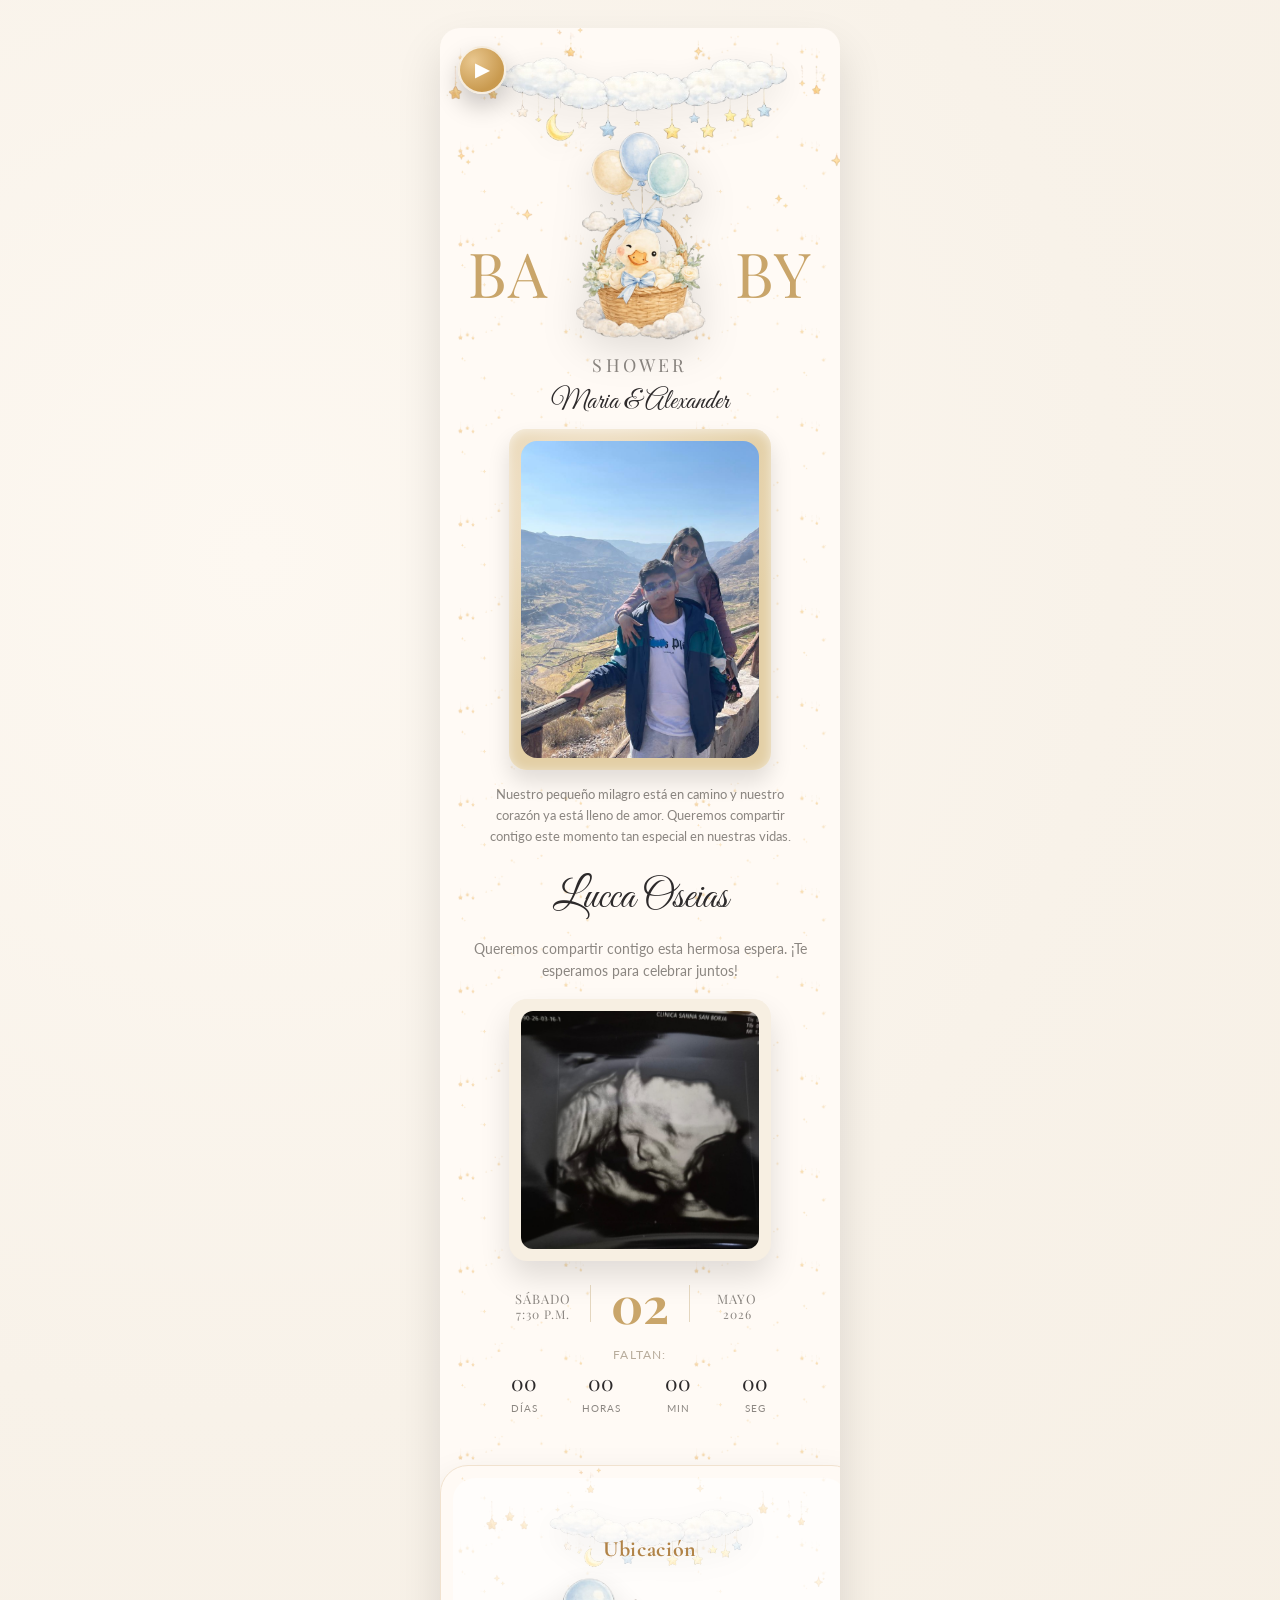
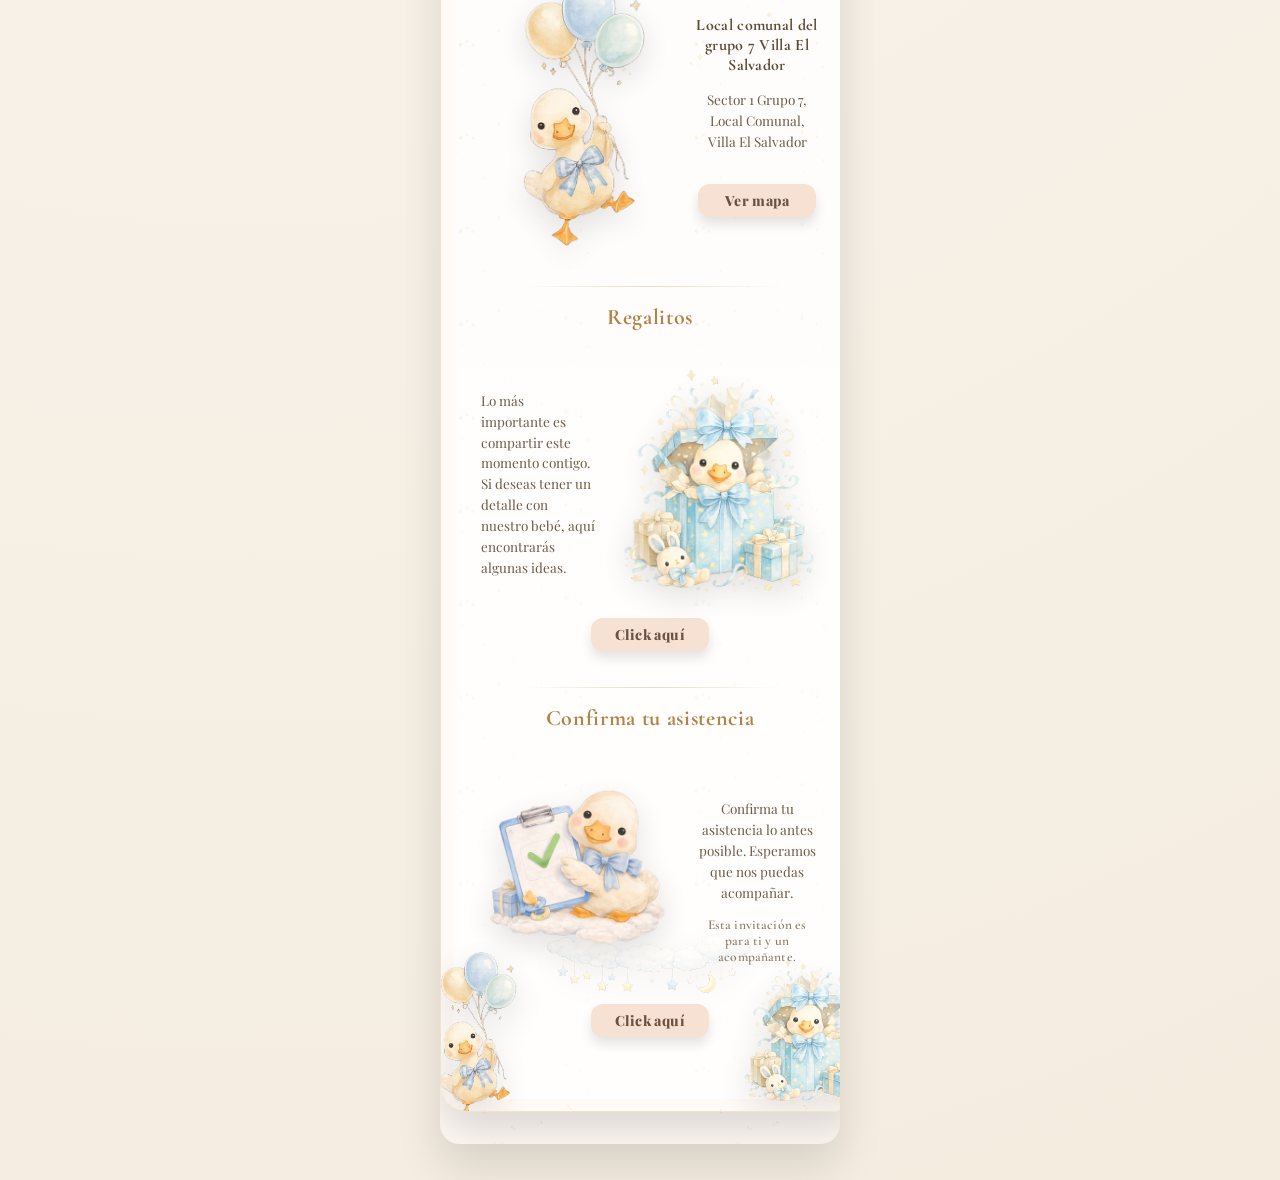
==== commit 4e474d2d: "cambios7" ====
--- a/invitacion.html
+++ b/invitacion.html
@@ -615,6 +615,25 @@
     .btn:active { transform: translateY(0); }
     .btn.primary { background: #fefefe; color: #5a472e; }
     .btn.dark { background: #5a472e; color: #fff; }
+    /* Botones pequeños auxiliares */
+    .inline-cta {
+      display: inline-block;
+      padding: 8px 14px;
+      border-radius: 10px;
+      background: #f6e1d2;
+      color: #5f402f;
+      font-weight: 700;
+      font-size: 13px;
+      text-decoration: none;
+      box-shadow: 0 8px 14px rgba(0,0,0,0.1);
+      transition: transform 0.15s ease, box-shadow 0.15s ease;
+    }
+    .inline-cta:hover, .inline-cta:focus-visible {
+      transform: translateY(-2px);
+      box-shadow: 0 10px 18px rgba(0,0,0,0.14);
+      outline: none;
+    }
+    .inline-cta:focus-visible { box-shadow: 0 0 0 2px rgba(193,158,115,0.45), 0 10px 18px rgba(0,0,0,0.14); }
     /* Modal listado de regalitos */
     .modal {
       position: fixed;
@@ -818,17 +837,20 @@
     .info-highlight.muted { color: #8f7b67; font-weight: 600; }
     .cta-btn {
       display: inline-block;
-      padding: 12px 24px;
+      padding: 7px 14px;
       margin: 6px auto 8px;
-      border-radius: 14px;
+      border-radius: 12px;
+      border: none;
       background: #f1c9b8;
       color: #5f402f;
       font-weight: 800;
-      letter-spacing: 0.04em;
+      letter-spacing: 0.03em;
       text-decoration: none;
-      box-shadow: 0 12px 24px rgba(0,0,0,0.18);
+      box-shadow: 0 7px 12px rgba(0,0,0,0.11);
       transition: transform 0.15s ease, box-shadow 0.15s ease;
       font-family: 'Playfair Display', serif;
+      min-width: 118px;
+      font-size: 14px;
     }
     .cta-btn.soft { background: #f6e1d2; color: #6b5140; }
     .cta-btn:hover { transform: translateY(-2px); box-shadow: 0 14px 28px rgba(0,0,0,0.20); }
@@ -986,7 +1008,7 @@
     <section class="hero section">
       <button class="audio-btn" id="audioBtn">▶</button>
       <img class="clouds" src="imagenes/nubes.png" alt="" aria-hidden="true">
-      <img src="imagenes/patito_cesta_pro.png" alt="Patito en cesta" class="hero-figure">
+      <img src="imagenes/patito_cesta_pro.png" alt="Patito en cesta" class="hero-figure" loading="lazy">
       <div class="hero-sides">
         <span class="word">BA</span>
         <span class="word">BY</span>
@@ -1055,7 +1077,7 @@
         <h3 class="info-title">Regalitos</h3>
         <div class="regalo-row">
           <div class="regalo-text">
-            <p class="info-text">Tu presencia será el regalo más hermoso para nosotros. Si deseas tener un detalle con nuestra pequeña, preparamos con mucho cariño una lista de regalos.</p>
+            <p class="info-text">Lo más importante es compartir este momento contigo. Si deseas tener un detalle con nuestro bebé, aquí encontrarás algunas ideas.</p>
           </div>
           <img class="regalo-img" src="imagenes/patito_regalo.png" alt="Patito con regalo">
         </div>
@@ -1074,7 +1096,7 @@
           </div>
         </div>
         <div class="cta-row">
-          <a class="cta-btn" href="https://wa.me/51983426778?text=Confirmo%20mi%20asistencia%20al%20baby%20shower%20de%20Lucca" target="_blank" rel="noopener">Click aquí</a>
+          <a class="cta-btn soft" href="https://wa.me/51983426778?text=Confirmo%20mi%20asistencia%20al%20baby%20shower%20de%20Lucca" target="_blank" rel="noopener">Click aquí</a>
         </div>
       </div>
 
@@ -1149,9 +1171,10 @@
     function toggleAudio() {
       if (!audio) return;
       if (!isPlaying) {
-        audio.play().catch(() => {});
-        audioBtn.textContent = '❚❚';
-        isPlaying = true;
+        audio.play().then(() => {
+          audioBtn.textContent = '❚❚';
+          isPlaying = true;
+        }).catch(() => {});
       } else {
         audio.pause();
         audioBtn.textContent = '▶';
